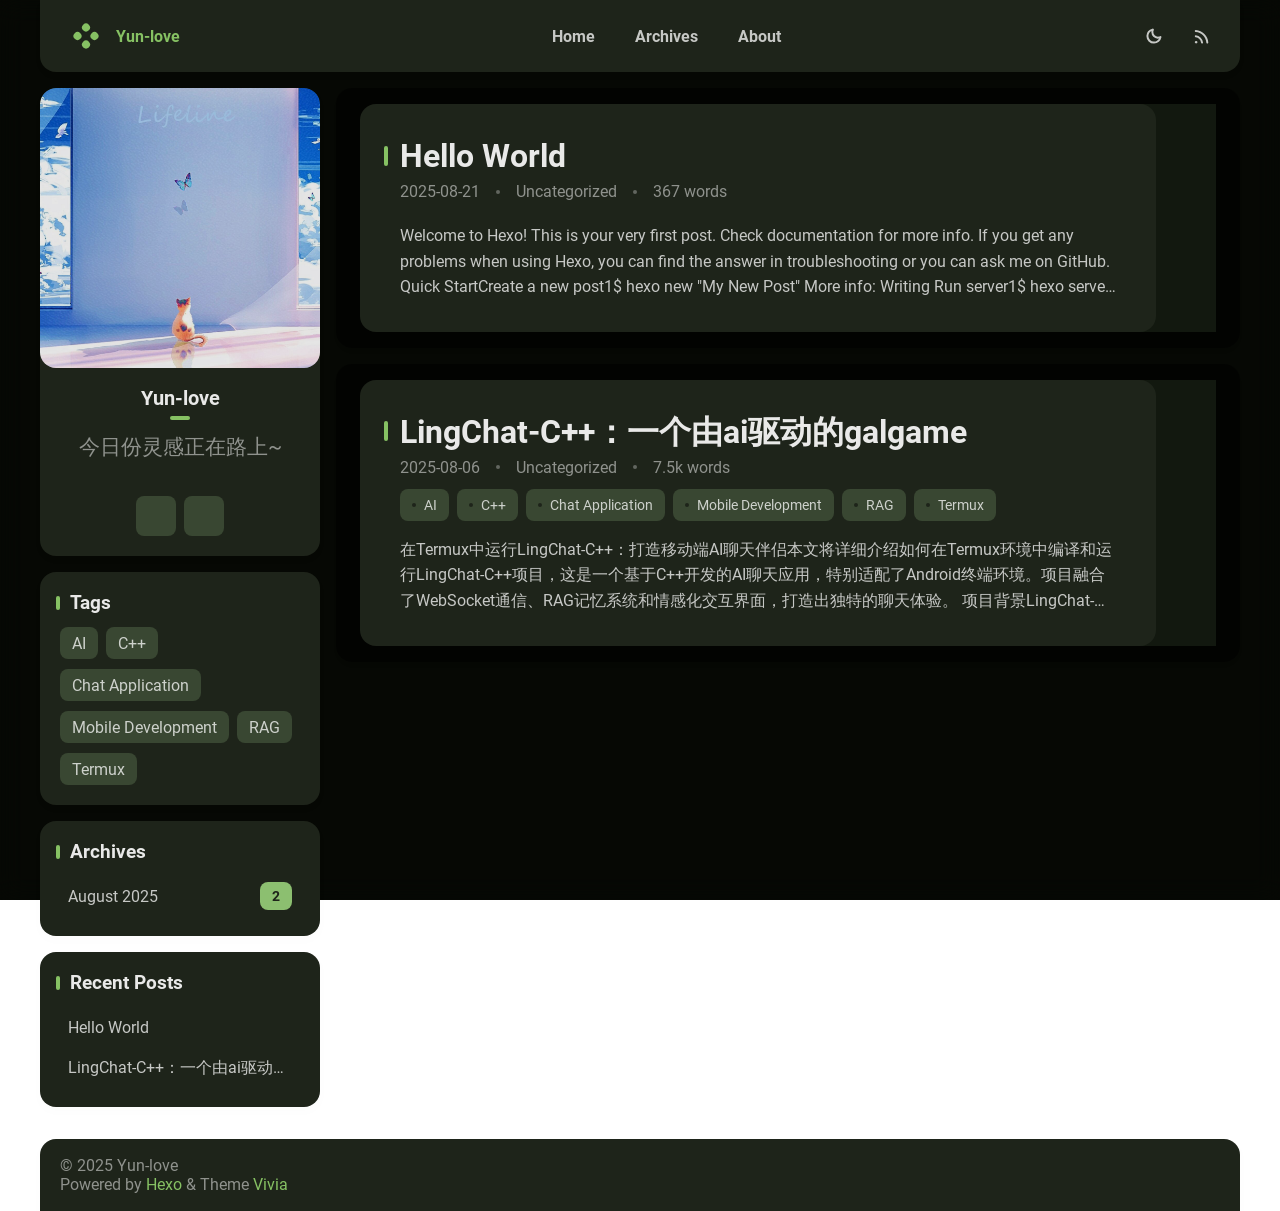
==== index.html @ 72264a68 "Site updated: 2025-08-21 17:48:20" ====
<!DOCTYPE html>  
  
<html theme="dark" showBanner="true" hasBanner="false">   
<head>
  <link href="https://cdn.staticfile.org/font-awesome/6.4.2/css/fontawesome.min.css" rel="stylesheet">  
  <link href="https://cdn.staticfile.org/font-awesome/6.4.2/css/brands.min.css" rel="stylesheet">  
  <link href="https://cdn.staticfile.org/font-awesome/6.4.2/css/solid.min.css" rel="stylesheet">  
  <script src="/js/color.global.min.js"></script>  
  <script src="/js/load-settings.js"></script>  
  <head>
  <meta charset="utf-8">
  
  
  

  
  <title>Yun-love</title>
  <meta name="viewport" content="width=device-width, initial-scale=1, shrink-to-fit=no">

  <link rel="preload" href="/css/fonts/Roboto-Regular.ttf" as="font" type="font/ttf" crossorigin="anonymous">
  <link rel="preload" href="/css/fonts/Roboto-Bold.ttf" as="font" type="font/ttf" crossorigin="anonymous">

  <meta property="og:type" content="website">
<meta property="og:title" content="Yun-love">
<meta property="og:url" content="http://yun-lover.github.io/index.html">
<meta property="og:site_name" content="Yun-love">
<meta property="og:locale">
<meta property="article:author" content="yun-love">
<meta name="twitter:card" content="summary">
  
    <link rel="alternate" href="/atom.xml" title="Yun-love" type="application/atom+xml">
  
  
    <link rel="shortcut icon" href="/me.jpg">
  
  
<link rel="stylesheet" href="/css/style.css">

  <script defer src="https://cloud.umami.is/script.js" data-website-id="a0a6faaf-862c-4cbb-9194-40aeee1ee9b8"></script> 
<meta name="generator" content="Hexo 7.3.0"></head>
  
  
  <!-- 背景 + 毛玻璃覆盖层（支持白昼/夜间） -->  
  <style>  
    html, body { height: 100%; margin: 0; }  
    html {  
        
      background-image: url('https://img.loliapi.com/i/pe/img979.webp');  
      background-size: cover;  
      background-position: center;  
      background-repeat: no-repeat;  
      background-attachment: fixed;  
        
    }  
    #bg-overlay {  
      position: fixed;  
      inset: 0;  
      pointer-events: none;  
      z-index: 0;  
      transition: background 300ms ease, backdrop-filter 300ms ease;  
      -webkit-backdrop-filter: blur(12px);  
      backdrop-filter: blur(12px);  
    }  
    html:not([theme="dark"]) #bg-overlay {  
      background: rgba(255,255,255,0.45);  
    }  
    html[theme="dark"] #bg-overlay {  
      background: rgba(0,0,0,0.45);  
    }  
      
  
    #main-grid {  
      position: relative;  
      z-index: 1;  
    }  
  
    #nav, #sidebar-wrapper, #content-body, #footer-wrapper {  
      position: relative;  
      z-index: 1;  
    }  
  
    /* 文章容器半透明毛玻璃 */  
    .article-inner {  
      background: rgba(255, 255, 255, 0.55);  
      backdrop-filter: blur(16px);  
      -webkit-backdrop-filter: blur(16px);  
      border-radius: 16px;  
      transition: background 0.3s ease;  
      padding: 1rem 1.5rem;  
    }  
    html[theme="dark"] .article-inner {  
      background: rgba(0, 0, 0, 0.55);  
      color: #eee;  
    }  
  
    /* 一言显示区样式 */  
    #hitokoto-container {  
      margin-bottom: 1rem;  
      font-size: 1.3rem;  
      line-height: 1.5;  
      min-height: 3rem;  
    }  
    #hitokoto-from {  
      text-align: right;  
      font-size: 1rem;  
      margin-top: 0.5rem;  
      opacity: 0.7;  
    }  
  
    @supports not ((-webkit-backdrop-filter: blur(1px)) or (backdrop-filter: blur(1px))) {  
      #bg-overlay {  
        backdrop-filter: none;  
        -webkit-backdrop-filter: none;  
        html:not([theme="dark"]) #bg-overlay { background: rgba(255,255,255,0.75); }  
        html[theme="dark"] #bg-overlay { background: rgba(0,0,0,0.65); }  
      }  
    }  
  </style>  
</head>  
<body class="custom-bg">  
  <div id="bg-overlay" aria-hidden="true"></div>  
  
    
  
     
  
  <div id="main-grid" class="  ">  
    <div id="nav" class=" is_home "  >  
      <navbar id="navbar">
  <nav id="title-nav">
    <a href="/">
      <div id="vivia-logo">
        <div class="dot"></div>
        <div class="dot"></div>
        <div class="dot"></div>
        <div class="dot"></div>
      </div>
      <div>Yun-love </div>
    </a>
  </nav>
  <nav id="main-nav">
    
      <a class="main-nav-link" href="/">Home</a>
    
      <a class="main-nav-link" href="/archives">Archives</a>
    
      <a class="main-nav-link" href="/about">About</a>
    
  </nav>
  <nav id="sub-nav">
    <a id="theme-btn" class="nav-icon">
      <span class="light-mode-icon"><svg xmlns="http://www.w3.org/2000/svg" height="20" viewBox="0 -960 960 960" width="20"><path d="M438.5-829.913v-48q0-17.452 11.963-29.476 11.964-12.024 29.326-12.024 17.363 0 29.537 12.024t12.174 29.476v48q0 17.452-11.963 29.476-11.964 12.024-29.326 12.024-17.363 0-29.537-12.024T438.5-829.913Zm0 747.826v-48q0-17.452 11.963-29.476 11.964-12.024 29.326-12.024 17.363 0 29.537 12.024t12.174 29.476v48q0 17.452-11.963 29.476-11.964 12.024-29.326 12.024-17.363 0-29.537-12.024T438.5-82.087ZM877.913-438.5h-48q-17.452 0-29.476-11.963-12.024-11.964-12.024-29.326 0-17.363 12.024-29.537t29.476-12.174h48q17.452 0 29.476 11.963 12.024 11.964 12.024 29.326 0 17.363-12.024 29.537T877.913-438.5Zm-747.826 0h-48q-17.452 0-29.476-11.963-12.024-11.964-12.024-29.326 0-17.363 12.024-29.537T82.087-521.5h48q17.452 0 29.476 11.963 12.024 11.964 12.024 29.326 0 17.363-12.024 29.537T130.087-438.5Zm660.174-290.87-34.239 32q-12.913 12.674-29.565 12.174-16.653-.5-29.327-13.174-12.674-12.673-12.554-28.826.12-16.152 12.794-28.826l33-35q12.913-12.674 30.454-12.674t30.163 12.847q12.709 12.846 12.328 30.826-.38 17.98-13.054 30.653ZM262.63-203.978l-32 34q-12.913 12.674-30.454 12.674t-30.163-12.847q-12.709-12.846-12.328-30.826.38-17.98 13.054-30.653l33.239-31q12.913-12.674 29.565-12.174 16.653.5 29.327 13.174 12.674 12.673 12.554 28.826-.12 16.152-12.794 28.826Zm466.74 33.239-32-33.239q-12.674-12.913-12.174-29.565.5-16.653 13.174-29.327 12.673-12.674 28.826-13.054 16.152-.38 28.826 12.294l35 33q12.674 12.913 12.674 30.454t-12.847 30.163q-12.846 12.709-30.826 12.328-17.98-.38-30.653-13.054ZM203.978-697.37l-34-33q-12.674-12.913-13.174-29.945-.5-17.033 12.174-29.707t31.326-13.293q18.653-.62 31.326 13.054l32 34.239q11.674 12.913 11.174 29.565-.5 16.653-13.174 29.327-12.673 12.674-28.826 12.554-16.152-.12-28.826-12.794ZM480-240q-100 0-170-70t-70-170q0-100 70-170t170-70q100 0 170 70t70 170q0 100-70 170t-170 70Zm-.247-82q65.703 0 111.475-46.272Q637-414.544 637-480.247t-45.525-111.228Q545.95-637 480.247-637t-111.475 45.525Q323-545.95 323-480.247t45.525 111.975Q414.05-322 479.753-322ZM481-481Z"/></svg></span>
      <span class="dark-mode-icon"><svg xmlns="http://www.w3.org/2000/svg" height="20" viewBox="0 -960 960 960" width="20"><path d="M480.239-116.413q-152.63 0-258.228-105.478Q116.413-327.37 116.413-480q0-130.935 77.739-227.435t206.304-125.043q43.022-9.631 63.87 10.869t3.478 62.805q-8.891 22.043-14.315 44.463-5.424 22.42-5.424 46.689 0 91.694 64.326 155.879 64.325 64.186 156.218 64.186 24.369 0 46.978-4.946 22.609-4.945 44.413-14.076 42.826-17.369 62.967 1.142 20.142 18.511 10.511 61.054Q807.174-280 712.63-198.206q-94.543 81.793-232.391 81.793Zm0-95q79.783 0 143.337-40.217 63.554-40.218 95.793-108.283-15.608 4.044-31.097 5.326-15.49 1.283-31.859.805-123.706-4.066-210.777-90.539-87.071-86.473-91.614-212.092-.24-16.369.923-31.978 1.164-15.609 5.446-30.978-67.826 32.478-108.282 96.152Q211.652-559.543 211.652-480q0 111.929 78.329 190.258 78.329 78.329 190.258 78.329ZM466.13-465.891Z"/></svg></span>
    </a>
    
      <a id="nav-rss-link" class="nav-icon mobile-hide" href="/atom.xml" title="RSS Feed">
        <svg xmlns="http://www.w3.org/2000/svg" height="20" viewBox="0 -960 960 960" width="20"><path d="M198-120q-25.846 0-44.23-18.384-18.384-18.385-18.384-44.23 0-25.846 18.384-44.23 18.384-18.385 44.23-18.385 25.846 0 44.23 18.385 18.384 18.384 18.384 44.23 0 25.845-18.384 44.23Q223.846-120 198-120Zm538.385 0q-18.846 0-32.923-13.769-14.076-13.769-15.922-33.23-8.692-100.616-51.077-188.654-42.385-88.039-109.885-155.539-67.5-67.501-155.539-109.885Q283-663.462 182.385-672.154q-19.461-1.846-33.23-16.23-13.769-14.385-13.769-33.846t14.076-32.922q14.077-13.461 32.923-12.23 120.076 8.692 226.038 58.768 105.961 50.077 185.73 129.846 79.769 79.769 129.846 185.731 50.077 105.961 58.769 226.038 1.231 18.846-12.538 32.922Q756.461-120 736.385-120Zm-252 0q-18.231 0-32.423-13.461t-18.653-33.538Q418.155-264.23 348.886-333.5q-69.27-69.27-166.501-84.423-20.077-4.462-33.538-18.961-13.461-14.5-13.461-33.346 0-19.076 13.884-33.23 13.884-14.153 33.115-10.922 136.769 15.384 234.384 112.999 97.615 97.615 112.999 234.384 3.231 19.23-10.538 33.115Q505.461-120 484.385-120Z"/></svg>
      </a>
    
    <div id="nav-menu-btn" class="nav-icon">
      <svg xmlns="http://www.w3.org/2000/svg" height="20" viewBox="0 -960 960 960" width="20"><path d="M177.37-252.282q-17.453 0-29.477-11.964-12.024-11.963-12.024-29.326t12.024-29.537q12.024-12.174 29.477-12.174h605.26q17.453 0 29.477 11.964 12.024 11.963 12.024 29.326t-12.024 29.537q-12.024 12.174-29.477 12.174H177.37Zm0-186.218q-17.453 0-29.477-11.963-12.024-11.964-12.024-29.326 0-17.363 12.024-29.537T177.37-521.5h605.26q17.453 0 29.477 11.963 12.024 11.964 12.024 29.326 0 17.363-12.024 29.537T782.63-438.5H177.37Zm0-186.217q-17.453 0-29.477-11.964-12.024-11.963-12.024-29.326t12.024-29.537q12.024-12.174 29.477-12.174h605.26q17.453 0 29.477 11.964 12.024 11.963 12.024 29.326t-12.024 29.537q-12.024 12.174-29.477 12.174H177.37Z"/></svg>
    </div>
  </nav>
</navbar>
<div id="nav-dropdown" class="hidden">
  <div id="dropdown-link-list">
    
      <a class="nav-dropdown-link" href="/">Home</a>
    
      <a class="nav-dropdown-link" href="/archives">Archives</a>
    
      <a class="nav-dropdown-link" href="/about">About</a>
    
    
      <a class="nav-dropdown-link" href="/atom.xml" title="RSS Feed">RSS</a>
     
    </div>
</div>
<script>
  let dropdownBtn = document.getElementById("nav-menu-btn");
  let dropdownEle = document.getElementById("nav-dropdown");
  dropdownBtn.onclick = function() {
    dropdownEle.classList.toggle("hidden");
  }
</script>  
    </div>  
    <div id="sidebar-wrapper">  
      <sidebar id="sidebar">
  
    <div class="widget-wrap">
  <div class="info-card">
    <div class="avatar">
      
        <image src=/me.jpg></image>
      
      <div class="img-dim"></div>
    </div>
    <div class="info">
      <div class="username">Yun-love </div>
      <div class="dot"></div>
      <div class="subtitle"><div id="hitokoto-container"> <p id="hitokoto-text">正在加载一言...</p> <p id="hitokoto-from"></p> </div> </div>
      <div class="link-list">
        
          <a class="link-btn" target="_blank" rel="noopener" href="https://twitter.com" title="Twitter"><i class="fa-brands fa-twitter"></i></a>
        
          <a class="link-btn" target="_blank" rel="noopener" href="https://github.com/yun-lover" title="GitHub"><i class="fa-brands fa-github"></i></a>
         
      </div>  
    </div>
  </div>
</div>

  
  <div class="sticky">
    
      



    
      
  <div class="widget-wrap">
    <div class="widget">
      <h3 class="widget-title">Tags</h3>
      <ul class="widget-tag-list" itemprop="keywords"><li class="widget-tag-list-item"><a class="widget-tag-list-link" href="/tags/AI/" rel="tag">AI</a></li><li class="widget-tag-list-item"><a class="widget-tag-list-link" href="/tags/C/" rel="tag">C++</a></li><li class="widget-tag-list-item"><a class="widget-tag-list-link" href="/tags/Chat-Application/" rel="tag">Chat Application</a></li><li class="widget-tag-list-item"><a class="widget-tag-list-link" href="/tags/Mobile-Development/" rel="tag">Mobile Development</a></li><li class="widget-tag-list-item"><a class="widget-tag-list-link" href="/tags/RAG/" rel="tag">RAG</a></li><li class="widget-tag-list-item"><a class="widget-tag-list-link" href="/tags/Termux/" rel="tag">Termux</a></li></ul>
    </div>
  </div>


    
      
  <div class="widget-wrap">
    <div class="widget">
      <h3 class="widget-title">Archives</h3>
      
      
        <a class="archive-link" href="/archives/2025/08 ">
          August 2025 
          <div class="archive-count">2 </div>
        </a>
      
    </div>
  </div>


    
      
  <div class="widget-wrap">
    <div class="widget">
      <h3 class="widget-title">Recent Posts</h3>
      <ul>
        
          <a class="recent-link" href="/2025/08/21/hello-world/" title="Hello World" >
            <div class="recent-link-text">
              Hello World
            </div>
          </a>
        
          <a class="recent-link" href="/2025/08/06/first/" title="LingChat-C++：一个由ai驱动的galgame" >
            <div class="recent-link-text">
              LingChat-C++：一个由ai驱动的galgame
            </div>
          </a>
        
      </ul>
    </div>
  </div>

    
  </div>
</sidebar>  
    </div>  
    <div id="content-body">  
      <!-- 一言显示容器，放在文章内容前面，按需放置位置 -->  
      
   


<article id="post-hello-world" class="h-entry article article-type-post" itemprop="blogPost" itemscope itemtype="https://schema.org/BlogPosting">
   
  <div class="article-inner">
    <div class="article-main">
      <header class="article-header">
        
<div class="main-title-bar">
  <div class="main-title-dot"></div>
  
    
      <h1 itemprop="name">
        <a class="p-name article-title" href="/2025/08/21/hello-world/">Hello World</a>
      </h1>
    
  
</div>

        <div class='meta-info-bar'>
          <div class="meta-info">
  <time class="dt-published" datetime="2025-08-21T09:47:07.913Z" itemprop="datePublished">2025-08-21</time>
</div>
          <div class="need-seperator meta-info">
            <div class="meta-cate-flex">
  
    Uncategorized 
   
</div>
  
          </div>
          <div class="wordcount need-seperator meta-info">
            367 words 
          </div>
        </div>
        
      </header>
      <div class="e-content article-entry" itemprop="articleBody">
        
          <div class="truncate-text">
            
              Welcome to Hexo! This is your very first post. Check documentation for more info. If you get any problems when using Hexo, you can find the answer in troubleshooting or you can ask me on GitHub.
Quick StartCreate a new post1$ hexo new &quot;My New Post&quot;

More info: Writing
Run server1$ hexo server

More info: Server
Generate static files1$ hexo generate

More info: Generating
Deploy to remote sites1$ hexo deploy

More info: Deployment

            
          </div>
        
      </div>

         
    </div>
    
     
    <a class="right-panel  non-pic  "
      
      href="/2025/08/21/hello-world/" 
    >
       
      <i class="fa-solid fa-angle-right non-pic"></i>
       
    </a>
     
  </div>
  
</article>






   


<article id="post-first" class="h-entry article article-type-post" itemprop="blogPost" itemscope itemtype="https://schema.org/BlogPosting">
   
  <div class="article-inner">
    <div class="article-main">
      <header class="article-header">
        
<div class="main-title-bar">
  <div class="main-title-dot"></div>
  
    
      <h1 itemprop="name">
        <a class="p-name article-title" href="/2025/08/06/first/">LingChat-C++：一个由ai驱动的galgame</a>
      </h1>
    
  
</div>

        <div class='meta-info-bar'>
          <div class="meta-info">
  <time class="dt-published" datetime="2025-08-06T12:30:41.000Z" itemprop="datePublished">2025-08-06</time>
</div>
          <div class="need-seperator meta-info">
            <div class="meta-cate-flex">
  
    Uncategorized 
   
</div>
  
          </div>
          <div class="wordcount need-seperator meta-info">
            7.5k words 
          </div>
        </div>
        
  <ul class="article-tag-list" itemprop="keywords"><li class="article-tag-list-item"><a class="article-tag-list-link" href="/tags/AI/" rel="tag">AI</a></li><li class="article-tag-list-item"><a class="article-tag-list-link" href="/tags/C/" rel="tag">C++</a></li><li class="article-tag-list-item"><a class="article-tag-list-link" href="/tags/Chat-Application/" rel="tag">Chat Application</a></li><li class="article-tag-list-item"><a class="article-tag-list-link" href="/tags/Mobile-Development/" rel="tag">Mobile Development</a></li><li class="article-tag-list-item"><a class="article-tag-list-link" href="/tags/RAG/" rel="tag">RAG</a></li><li class="article-tag-list-item"><a class="article-tag-list-link" href="/tags/Termux/" rel="tag">Termux</a></li></ul>

      </header>
      <div class="e-content article-entry" itemprop="articleBody">
        
          <div class="truncate-text">
            
              在Termux中运行LingChat-C++：打造移动端AI聊天伴侣本文将详细介绍如何在Termux环境中编译和运行LingChat-C++项目，这是一个基于C++开发的AI聊天应用，特别适配了Android终端环境。项目融合了WebSocket通信、RAG记忆系统和情感化交互界面，打造出独特的聊天体验。

项目背景LingChat-C++是LingChat的二创项目，专为Termux环境优化。它通过以下核心特性提升交互体验：

✅ RAG记忆系统：实现AI的长期记忆功能(现已废弃)
🎭 情感化交互：立绘表情与音效随对话情绪变化
🌙 昼夜模式：自动切换的日&#x2F;夜主题界面
🔌 WebSocket通信：高效的前后端实时交互


环境准备与编译1. 安装工具链与依赖库
1pkg install curl libcurl clang make openssl nlohmann-json git #自行选择包管理器，如apt，apt-get等

2. 克隆并准备仓库
12git clone https://github.com/yun-helpr/LingChat-C--Te...
            
          </div>
        
      </div>

         
    </div>
    
     
    <a class="right-panel  non-pic  "
      
      href="/2025/08/06/first/" 
    >
       
      <i class="fa-solid fa-angle-right non-pic"></i>
       
    </a>
     
  </div>
  
</article>







  
    </div>  
    <div id="footer-wrapper">  
      <footer id="footer">
  
  <div id="footer-info" class="inner">
    
    &copy; 2025 Yun-love<br>
    Powered by <a href="https://hexo.io/" target="_blank">Hexo</a> & Theme <a target="_blank" rel="noopener" href="https://github.com/saicaca/hexo-theme-vivia">Vivia</a>
  </div>
</footer>
  
    </div>  
    <div class="back-to-top-wrapper">
    <button id="back-to-top-btn" class="back-to-top-btn hide" onclick="topFunction()">
        <i class="fa-solid fa-angle-up"></i>
    </button>
</div>

<script>
    function topFunction() {
        window.scroll({ top: 0, behavior: 'smooth' });
    }
    let btn = document.getElementById('back-to-top-btn');
    function scrollFunction() {
        if (document.body.scrollTop > 600 || document.documentElement.scrollTop > 600) {
            btn.classList.remove('hide')
        } else {
            btn.classList.add('hide')
        }
    }
    window.onscroll = function() {
        scrollFunction();
    }
</script>
  
  </div>  
  
  <script src="/js/light-dark-switch.js"></script>  
  <script>  
    (function() {  
      const TEXT = document.getElementById('hitokoto-text');  
      const FROM = document.getElementById('hitokoto-from');  
  
      function showError() {  
        if (TEXT) TEXT.innerText = '今日份灵感正在路上~';  
        if (FROM) FROM.innerText = '';  
      }  
  
      function renderHitokoto(data) {  
        if (TEXT) TEXT.innerText = data.hitokoto || '';  
        if (FROM) FROM.innerText = `—— ${data.from || '未知来源'}`;  
      }  
  
      function initHitokoto() {  
        const now = Date.now();  
        const cacheKey = 'hitokoto_cache';  
        const cache = JSON.parse(localStorage.getItem(cacheKey) || '{}');  
  
        if (cache.data && cache.expire > now) {  
          renderHitokoto(cache.data);  
        }  
  
        setTimeout(() => {  
          fetch('https://v1.hitokoto.cn?c=a&c=b&c=c', {  
            mode: 'cors',  
            headers: { 'Accept': 'application/json' }  
          })  
          .then(response => {  
            if (!response.ok) throw new Error('API error');  
            return response.json();  
          })  
          .then(data => {  
            renderHitokoto(data);  
            localStorage.setItem(cacheKey, JSON.stringify({  
              data: data,  
              expire: Date.now() + 3600 * 1000  
            }));  
          })  
          .catch(() => {  
            showError();  
          });  
        }, Math.random() * 2000);  
      }  
  
      initHitokoto();  
    })();  
  </script>  
</body>  
</html>
---- css/style.css ----
:root {
  --neut-L90: rgba(255,255,255,0.9);
  --neut-L75: rgba(255,255,255,0.75);
  --neut-L50: rgba(255,255,255,0.5);
  --neut-L30: rgba(255,255,255,0.3);
  --neut-L10: rgba(255,255,255,0.1);
  --banner-dim: rgba(0,0,0,0.2);
  --primary-hue: 135;
  --main-title: rgba(255,255,255,0.9);
  --btn-content: var(--neut-L75);
  --btn-content-hover: var(--btn-content);
  --card-btn-bg: var(--card-background);
  --card-btn-icon: var(--primary);
  --btn-text-neutral-text: var(--neut-L75);
  --btn-text-content: var(--primary);
  --btn-text-light-text: var(--primary);
  --title-hover: var(--primary);
  --light-dot: var(--primary);
  --article-meta: rgba(255,255,255,0.5);
  --article-text: rgba(255,255,255,0.75);
  --info-name: rgba(255,255,255,0.9);
  --info-sub: rgba(255,255,255,0.5);
  --link: var(--primary);
  --color-picker-border: var(--primary);
  --color-picker-thumb: var(--primary);
  --pagenav-curr-bg: var(--primary);
  --widget-title: var(--main-title);
  --archive-year: var(--neut-L75);
  --archive-date: var(--neut-L50);
  --archive-title: var(--neut-L75);
  --archive-tags: var(--neut-L30);
  --archive-dashline: var(--neut-L10);
  --primary-btn-bg: var(--primary);
  --img-overlay: rgba(0,0,0,0.1);
  --sidebar-width: 280px;
  --display-light-icon: 0;
  --display-dark-icon: 1;
}
@supports (color: oklch(0 0 0)) {
  :root {
    --primary: oklch(0.75 0.14 var(--primary-hue));
    --nav-dropdown-bg: oklch(0.2 0.02 var(--primary-hue));
    --page-background: oklch(0.16 0.014 var(--primary-hue));
    --card-background: oklch(0.25 0.02 var(--primary-hue));
    --btn-bg: oklch(0.38 0.04 var(--primary-hue));
    --btn-hover: oklch(0.45 0.045 var(--primary-hue));
    --btn-active: oklch(0.5 0.05 var(--primary-hue));
    --card-btn-hover: oklch(0.3 0.03 var(--primary-hue));
    --card-btn-active: oklch(0.35 0.035 var(--primary-hue));
    --btn-text-hover: oklch(0.2 0.02 var(--primary-hue));
    --btn-text-active: oklch(0.17 0.017 var(--primary-hue));
    --timeline-dim-dot: oklch(0.5 0.05 var(--primary-hue));
    --title-active: oklch(0.65 0.12 var(--primary-hue));
    --tag-dot: oklch(0.25 0.02 var(--primary-hue));
    --highlight-selection: oklch(0.35 0.035 var(--primary-hue));
    --article-code-bg: oklch(0.4 0.04 var(--primary-hue));
    --article-block: oklch(0.2 0.02 var(--primary-hue));
    --link-hover-bg: oklch(0.4 0.08 var(--primary-hue));
    --link-active-bg: oklch(0.35 0.07 var(--primary-hue));
    --blockquote-bg: oklch(0.2 0.02 var(--primary-hue));
    --color-picker-range: oklch(0.4 0.04 var(--primary-hue));
    --badge-bg: oklch(0.75 0.12 var(--primary-hue));
    --text-on-light: oklch(0.25 0.02 var(--primary-hue));
    --pagenav-curr-text: oklch(0.25 0.02 var(--primary-hue));
    --input-field: oklch(0.2 0.02 var(--primary-hue));
    --primary-btn-text: oklch(0.25 0.02 var(--primary-hue));
    --enter-btn-bg: oklch(0.2 0.02 var(--primary-hue));
    --enter-btn-hover: oklch(0.3 0.03 var(--primary-hue));
    --enter-btn-active: oklch(0.35 0.035 var(--primary-hue));
    --selection-bg: oklch(0.4 0.08 var(--primary-hue));
    --code-block-selection-bg: oklch(0.4 0.08 var(--primary-hue));
  }
}
@supports not (color: oklch(0 0 0)) {
  :root {
    --primary: #86c163;
    --nav-dropdown-bg: #12180f;
    --page-background: #0b0f09;
    --card-background: #1e241a;
    --btn-bg: #394732;
    --btn-hover: #4b5b42;
    --btn-active: #576a4d;
    --card-btn-hover: #273122;
    --card-btn-active: #333f2c;
    --btn-text-hover: #12180f;
    --btn-text-active: #0c110a;
    --timeline-dim-dot: #576a4d;
    --title-active: #6e9f52;
    --tag-dot: #1e241a;
    --highlight-selection: #333f2c;
    --article-code-bg: #3e4d37;
    --article-block: #12180f;
    --link-hover-bg: #345123;
    --link-active-bg: #2a421b;
    --blockquote-bg: #12180f;
    --color-picker-range: #3e4d37;
    --badge-bg: #8cbf70;
    --text-on-light: #1e241a;
    --pagenav-curr-text: #1e241a;
    --input-field: #12180f;
    --primary-btn-text: #1e241a;
    --enter-btn-bg: #12180f;
    --enter-btn-hover: #273122;
    --enter-btn-active: #333f2c;
    --selection-bg: #345123;
    --code-block-selection-bg: #345123;
  }
}
:root[theme='light'] {
  --card-background: #fff;
  --banner-dim: none;
  --neut-L90: rgba(0,0,0,0.9);
  --neut-L75: rgba(0,0,0,0.75);
  --neut-L50: rgba(0,0,0,0.5);
  --neut-L30: rgba(0,0,0,0.3);
  --neut-L10: rgba(0,0,0,0.1);
  --main-title: rgba(0,0,0,0.9);
  --article-meta: rgba(0,0,0,0.5);
  --article-text: rgba(0,0,0,0.75);
  --btn-text-neutral-text: rgba(0,0,0,0.75);
  --info-name: rgba(0,0,0,0.9);
  --info-sub: rgba(0,0,0,0.5);
  --tag-dot: var(--btn-content);
  --img-overlay: rgba(0,0,0,0);
  --pagenav-curr-text: rgba(255,255,255,0.9);
  --primary-btn-text: rgba(255,255,255,0.9);
  --display-light-icon: 1;
  --display-dark-icon: 0;
}
@supports (color: oklch(0 0 0)) {
  :root[theme='light'] {
    --primary: oklch(0.7 0.14 var(--primary-hue));
    --page-background: oklch(0.95 0.01 var(--primary-hue));
    --nav-dropdown-bg: oklch(0.98 0.005 var(--primary-hue));
    --btn-bg: oklch(0.95 0.025 var(--primary-hue));
    --btn-content: oklch(0.55 0.12 var(--primary-hue));
    --btn-hover: oklch(0.9 0.05 var(--primary-hue));
    --btn-active: oklch(0.85 0.08 var(--primary-hue));
    --btn-text-hover: oklch(0.95 0.025 var(--primary-hue));
    --btn-text-active: oklch(0.98 0.01 var(--primary-hue));
    --btn-text-content: oklch(0.7 0.14 var(--primary-hue));
    --card-btn-hover: oklch(0.98 0.005 var(--primary-hue));
    --card-btn-active: oklch(0.9 0.03 var(--primary-hue));
    --title-active: oklch(0.6 0.12 var(--primary-hue));
    --link-hover-bg: oklch(0.95 0.025 var(--primary-hue));
    --link-active-bg: oklch(0.9 0.05 var(--primary-hue));
    --article-code-bg: oklch(0.95 0.02 var(--primary-hue));
    --blockquote-bg: oklch(0.98 0.005 var(--primary-hue));
    --badge-bg: oklch(0.95 0.02 var(--primary-hue));
    --text-on-light: oklch(0.55 0.12 var(--primary-hue));
    --color-picker-range: oklch(0.95 0.02 var(--primary-hue));
    --input-field: oklch(0.98 0.005 var(--primary-hue));
    --enter-btn-bg: oklch(0.98 0.005 var(--primary-hue));
    --enter-btn-hover: oklch(0.96 0.015 var(--primary-hue));
    --enter-btn-active: oklch(0.9 0.03 var(--primary-hue));
    --selection-bg: oklch(0.9 0.05 var(--primary-hue));
  }
}
@supports not (color: oklch(0 0 0)) {
  :root[theme='light'] {
    --primary: #77b154;
    --page-background: #ecf0e9;
    --nav-dropdown-bg: #f7f9f6;
    --btn-bg: #e7f3e2;
    --btn-content: #518133;
    --btn-hover: #d0e6c5;
    --btn-active: #b8daa5;
    --btn-text-hover: #e7f3e2;
    --btn-text-active: #f6faf3;
    --btn-text-content: #77b154;
    --card-btn-hover: #f7f9f6;
    --card-btn-active: #d6e3cf;
    --title-active: #609043;
    --link-hover-bg: #e7f3e2;
    --link-active-bg: #d0e6c5;
    --article-code-bg: #e9f2e4;
    --blockquote-bg: #f7f9f6;
    --badge-bg: #e9f2e4;
    --text-on-light: #518133;
    --color-picker-range: #e9f2e4;
    --input-field: #f7f9f6;
    --enter-btn-bg: #f7f9f6;
    --enter-btn-hover: #eef4ea;
    --enter-btn-active: #d6e3cf;
    --selection-bg: #d0e6c5;
  }
}
body {
  width: 100%;
}
body:before,
body:after {
  content: "";
  display: table;
}
body:after {
  clear: both;
}
html,
body,
div,
span,
applet,
object,
iframe,
h1,
h2,
h3,
h4,
h5,
h6,
p,
blockquote,
pre,
a,
abbr,
acronym,
address,
big,
cite,
code,
del,
dfn,
em,
img,
ins,
kbd,
q,
s,
samp,
small,
strike,
strong,
sub,
sup,
tt,
var,
dl,
dt,
dd,
ol,
ul,
li,
fieldset,
form,
label,
legend,
table,
caption,
tbody,
tfoot,
thead,
tr,
th,
td {
  margin: 0;
  padding: 0;
  border: 0;
  outline: 0;
  font-weight: inherit;
  font-style: inherit;
  font-family: inherit;
  font-size: 100%;
  vertical-align: baseline;
}
body {
  line-height: 1;
  color: #000;
  background: #fff;
}
ol,
ul {
  list-style: none;
}
table {
  border-collapse: separate;
  border-spacing: 0;
  vertical-align: middle;
}
caption,
th,
td {
  text-align: left;
  font-weight: normal;
  vertical-align: middle;
}
a img {
  border: none;
}
a {
  text-decoration: none;
}
@font-face {
  font-family: Roboto;
  font-style: normal;
  font-weight: 400;
  src: url("fonts/Roboto-Regular.ttf") format("truetype");
}
@font-face {
  font-family: Roboto;
  font-style: normal;
  font-weight: 700;
  src: url("fonts/Roboto-Bold.ttf") format("truetype");
}
body,
#container {
  overflow-x: hidden;
  height: 100%;
}
body {
  font: 16px "Roboto", -apple-system, BlinkMacSystemFont, "Segoe UI", "Oxygen", "Ubuntu", "Cantarell", "Fira Sans", "Droid Sans", "Helvetica Neue", sans-serif;
  -webkit-text-size-adjust: 100%;
  background: var(--page-background);
  background-size: 240px;
  background-blend-mode: overlay;
  -webkit-transition: background 0.15s ease-out, color 0.15s ease-out;
  -moz-transition: background 0.15s ease-out, color 0.15s ease-out;
  -ms-transition: background 0.15s ease-out, color 0.15s ease-out;
  transition: background 0.15s ease-out, color 0.15s ease-out;
}

#main-grid {
  grid-template-columns: min(30%, var(--sidebar-width)) auto;
  grid-template-rows: auto auto auto;
}
#main-grid.right-sidebar {
  grid-template-columns: auto min(30%, var(--sidebar-width));
}
#main-grid {
  display: grid;
  max-width: 1200px;
  min-height: 100vh;
  grid-template-rows: auto 1fr auto;
  margin: auto;
  position: relative;
  grid-gap: 16px;
}
#main-grid #nav {
  grid-column-start: 1;
  grid-column-end: 3;
  -webkit-transition: height 0.15s ease-out;
  -moz-transition: height 0.15s ease-out;
  -ms-transition: height 0.15s ease-out;
  transition: height 0.15s ease-out;
}
#main-grid #sidebar-wrapper {
  grid-row: 2;
  grid-column: 1;
}
#main-grid #content-body {
  grid-column: 2;
  grid-row: 2;
  overflow: auto;
}
#main-grid #footer-wrapper {
  grid-row: 3;
  grid-column-start: 1;
  grid-column-end: 3;
}
#main-grid.right-sidebar #sidebar-wrapper {
  grid-column: 2;
}
#main-grid.right-sidebar #content-body {
  grid-column: 1;
}
@media screen and (max-width: 767px) {
  #main-grid {
    grid-template-columns: auto auto;
  }
  #main-grid #sidebar-wrapper {
    grid-row: 3;
    grid-column-start: 1;
    grid-column-end: 3;
    margin-top: 48px;
  }
  #main-grid #content-body {
    grid-column-start: 1;
    grid-column-end: 3;
  }
  #main-grid #footer-wrapper {
    grid-row: 4;
  }
}
@media screen and (min-width: 768px) and (max-width: 1023px) {
  #main-grid {
    grid-template-columns: auto auto;
  }
  #main-grid #sidebar-wrapper {
    grid-row: 3;
    grid-column-start: 1;
    grid-column-end: 3;
    margin-top: 48px;
  }
  #main-grid #content-body {
    grid-column-start: 1;
    grid-column-end: 3;
  }
  #main-grid #footer-wrapper {
    grid-row: 4;
  }
}
#main {
  position: relative;
}
.clear {
  clear: both;
}
#container {
  position: relative;
}
#nav,
#sidebar-wrapper,
#content-body,
#footer-wrapper,
#back-to-top-btn {
  filter: drop-shadow(0px 4px 4px rgba(0,0,0,0.01));
}
.img-dim {
  width: 100%;
  height: 100%;
  background: var(--img-overlay);
  position: absolute;
  -webkit-transition: background 0.15s ease-out;
  -moz-transition: background 0.15s ease-out;
  -ms-transition: background 0.15s ease-out;
  transition: background 0.15s ease-out;
}
::selection {
  background-color: var(--selection-bg);
}
.article-date,
.article-category-link,
.archive-year {
  text-decoration: none;
  text-transform: uppercase;
  letter-spacing: 2px;
  color: #999;
  margin-bottom: 1em;
  margin-left: 5px;
  line-height: 1em;
  text-shadow: 0 1px #fff;
  font-weight: bold;
}
.archive-article-inner {
  background: #fff;
  -webkit-box-shadow: 1px 2px 3px #ddd;
  box-shadow: 1px 2px 3px #ddd;
  border: 1px solid #ddd;
  border-radius: 3px;
}
navbar,
.article-inner,
#article-nav .article-nav-btn,
.comment-card,
#page-nav #num-bar,
#page-nav .page-nav-btn,
.archive-main-card,
.back-to-top-btn,
.widget,
.info-card {
  background: var(--card-background);
  border-radius: 16px;
  -webkit-transition: background 0.15s ease-out;
  -moz-transition: background 0.15s ease-out;
  -ms-transition: background 0.15s ease-out;
  transition: background 0.15s ease-out;
}
.article-tag-list-link,
.widget-tag-list-link,
.info-card .link-list .link-btn {
  background: var(--btn-bg);
  border-radius: 8px;
  color: var(--btn-content);
  -webkit-transition: background 0.15s ease-out, color 0.15s ease-out;
  -moz-transition: background 0.15s ease-out, color 0.15s ease-out;
  -ms-transition: background 0.15s ease-out, color 0.15s ease-out;
  transition: background 0.15s ease-out, color 0.15s ease-out;
  cursor: pointer;
  border: none;
  display: -webkit-box;
  display: -moz-box;
  display: -webkit-flex;
  display: -ms-flexbox;
  display: box;
  display: flex;
  -webkit-box-pack: center;
  -moz-box-pack: center;
  -ms-flex-pack: center;
  -webkit-justify-content: center;
  justify-content: center;
  -webkit-box-align: center;
  -moz-box-align: center;
  -ms-flex-align: center;
  -webkit-align-items: center;
  align-items: center;
}
.article-tag-list-link:hover,
.widget-tag-list-link:hover,
.info-card .link-list .link-btn:hover {
  color: var(--btn-content-hover);
  background: var(--btn-hover);
}
.article-tag-list-link:active,
.widget-tag-list-link:active,
.info-card .link-list .link-btn:active {
  background: var(--btn-active);
}
#article-nav .article-nav-btn,
.back-to-top-btn {
  display: -webkit-box;
  display: -moz-box;
  display: -webkit-flex;
  display: -ms-flexbox;
  display: box;
  display: flex;
  -webkit-box-pack: center;
  -moz-box-pack: center;
  -ms-flex-pack: center;
  -webkit-justify-content: center;
  justify-content: center;
  -webkit-box-align: center;
  -moz-box-align: center;
  -ms-flex-align: center;
  -webkit-align-items: center;
  align-items: center;
}
#article-nav .article-nav-btn:hover,
.back-to-top-btn:hover {
  background: var(--card-btn-hover);
}
#article-nav .article-nav-btn:active,
.back-to-top-btn:active {
  background: var(--card-btn-active);
}
.article-tag-list-link,
.widget-tag-list-link {
  height: 32px;
  padding: 0 12px;
  font-size: 14px;
}
.article-title,
.comment-card .main-title,
.archive-main-card .archive-title {
  text-decoration: none;
  font-size: 32px;
  font-weight: bold;
  color: var(--main-title);
  line-height: 40px;
  -webkit-transition: color 0.15s ease-out;
  -moz-transition: color 0.15s ease-out;
  -ms-transition: color 0.15s ease-out;
  transition: color 0.15s ease-out;
  position: relative;
}
@media screen and (max-width: 767px) {
  .article-title,
  .comment-card .main-title,
  .archive-main-card .archive-title {
    font-size: 28px;
  }
}
.article-entry a,
#footer a {
  color: var(--link);
  border-radius: 6px;
  -webkit-transition: background 0.15s ease-out, color 0.15s ease-out, outline 0.15s ease-out;
  -moz-transition: background 0.15s ease-out, color 0.15s ease-out, outline 0.15s ease-out;
  -ms-transition: background 0.15s ease-out, color 0.15s ease-out, outline 0.15s ease-out;
  transition: background 0.15s ease-out, color 0.15s ease-out, outline 0.15s ease-out;
  padding: 3px;
  margin: -3px;
}
.article-entry a:hover,
#footer a:hover {
  background: var(--link-hover-bg);
}
.article-entry a:active,
#footer a:active {
  background: var(--link-active-bg);
}
.article-entry h1,
.widget h1 {
  font-size: 2em;
}
.article-entry h2,
.widget h2 {
  font-size: 1.5em;
}
.article-entry h3,
.widget h3 {
  font-size: 1.3em;
}
.article-entry h4,
.widget h4 {
  font-size: 1.2em;
}
.article-entry h5,
.widget h5 {
  font-size: 1em;
}
.article-entry h6,
.widget h6 {
  font-size: 1em;
  color: #999;
}
.article-entry hr,
.widget hr {
  border: 1px dashed #ddd;
}
.article-entry strong,
.widget strong {
  font-weight: bold;
}
.article-entry em,
.widget em,
.article-entry cite,
.widget cite {
  font-style: italic;
}
.article-entry sup,
.widget sup,
.article-entry sub,
.widget sub {
  font-size: 0.75em;
  line-height: 0;
  position: relative;
  vertical-align: baseline;
}
.article-entry sup,
.widget sup {
  top: -0.5em;
}
.article-entry sub,
.widget sub {
  bottom: -0.2em;
}
.article-entry small,
.widget small {
  font-size: 0.85em;
}
.article-entry acronym,
.widget acronym,
.article-entry abbr,
.widget abbr {
  border-bottom: 1px dotted;
}
.article-entry ul,
.widget ul,
.article-entry ol,
.widget ol,
.article-entry dl,
.widget dl {
  margin: 0 20px;
  line-height: 1.6em;
}
.article-entry ul ul,
.widget ul ul,
.article-entry ol ul,
.widget ol ul,
.article-entry ul ol,
.widget ul ol,
.article-entry ol ol,
.widget ol ol {
  margin-top: 0;
  margin-bottom: 0;
}
.article-entry ul,
.widget ul {
  list-style: disc;
}
.article-entry ol,
.widget ol {
  list-style: decimal;
}
.article-entry dt,
.widget dt {
  font-weight: bold;
}
:root #nav {
  height: 72px;
}
@media screen and (max-width: 767px) {
  :root #nav {
    height: auto;
    min-height: 72px;
  }
}
@media screen and (min-width: 768px) and (max-width: 1023px) {
  :root #nav {
    height: auto;
    min-height: 72px;
  }
}
:root #banner {
  opacity: 0;
}
:root[showBanner="true"][hasBanner="true"] #nav {
  height: calc(40vh - 72px);
  filter: drop-shadow(0px 4px 4px rgba(0,0,0,0.04));
}
:root[showBanner="true"][hasBanner="true"] #nav.is_home {
  height: calc(60vh - 72px);
}
:root[showBanner="true"][hasBanner="true"] #banner {
  opacity: 1;
  top: 0;
}
@media screen and (min-width: 1024px) {
  :root[showBanner="true"][hasBanner="desktop"] #nav {
    height: calc(40vh - 72px);
    filter: drop-shadow(0px 4px 4px rgba(0,0,0,0.04));
  }
  :root[showBanner="true"][hasBanner="desktop"] #nav.is_home {
    height: calc(60vh - 72px);
  }
  :root[showBanner="true"][hasBanner="desktop"] #banner {
    opacity: 1;
    top: 0;
  }
}
#banner {
  height: 40vh;
  width: 100%;
  position: absolute;
  overflow: hidden;
  -webkit-transition: opacity 0.15s ease-out, top 0.15s ease-out;
  -moz-transition: opacity 0.15s ease-out, top 0.15s ease-out;
  -ms-transition: opacity 0.15s ease-out, top 0.15s ease-out;
  transition: opacity 0.15s ease-out, top 0.15s ease-out;
  top: -40px;
}
#banner.hide {
  opacity: 0;
}
#banner.is_home {
  height: 60vh;
}
#banner img {
  height: 100%;
  width: 100%;
  object-fit: cover;
  object-position: center;
}
#banner #banner-dim {
  height: 100%;
  width: 100%;
  position: absolute;
  top: 0;
  background: var(--banner-dim);
  -webkit-transition: background 0.15s ease-out;
  -moz-transition: background 0.15s ease-out;
  -ms-transition: background 0.15s ease-out;
  transition: background 0.15s ease-out;
}
navbar {
  height: 72px;
  display: -webkit-box;
  display: -moz-box;
  display: -webkit-flex;
  display: -ms-flexbox;
  display: box;
  display: flex;
  -webkit-box-pack: justify;
  -moz-box-pack: justify;
  -ms-flex-pack: justify;
  -webkit-justify-content: space-between;
  justify-content: space-between;
  -webkit-box-align: center;
  -moz-box-align: center;
  -ms-flex-align: center;
  -webkit-align-items: center;
  align-items: center;
  position: sticky;
  margin: 0 auto;
  border-radius: 0 0 16px 16px;
  top: 0;
}
#title-nav {
  margin-left: 16px;
}
#title-nav a {
  color: var(--btn-text-content);
  height: 52px;
  border-radius: 8px;
  -webkit-box-align: center;
  -moz-box-align: center;
  -ms-flex-align: center;
  -webkit-align-items: center;
  align-items: center;
  padding: 0 20px;
  display: -webkit-box;
  display: -moz-box;
  display: -webkit-flex;
  display: -ms-flexbox;
  display: box;
  display: flex;
  font-size: 16px;
  font-weight: bold;
  -webkit-transition: background 0.15s ease-out;
  -moz-transition: background 0.15s ease-out;
  -ms-transition: background 0.15s ease-out;
  transition: background 0.15s ease-out;
}
#title-nav a:hover {
  background: var(--btn-text-hover);
}
#title-nav a:active {
  background: var(--btn-text-active);
}
#title-nav a #vivia-logo {
  display: -webkit-box;
  display: -moz-box;
  display: -webkit-flex;
  display: -ms-flexbox;
  display: box;
  display: flex;
  -webkit-box-lines: multiple;
  -moz-box-lines: multiple;
  -webkit-flex-wrap: wrap;
  -ms-flex-wrap: wrap;
  flex-wrap: wrap;
  gap: 4px;
  width: 20px;
  height: 20px;
  -webkit-transform: rotate(45deg);
  -moz-transform: rotate(45deg);
  -ms-transform: rotate(45deg);
  transform: rotate(45deg);
  margin-right: 20px;
}
#title-nav a #vivia-logo .dot {
  height: 8px;
  width: 8px;
  border-radius: 50%;
  background: var(--btn-text-content);
}
#main-nav {
  float: left;
  display: -webkit-box;
  display: -moz-box;
  display: -webkit-flex;
  display: -ms-flexbox;
  display: box;
  display: flex;
  gap: 8px;
}
@media screen and (max-width: 767px) {
  #main-nav {
    display: none;
  }
}
@media screen and (min-width: 768px) and (max-width: 1023px) {
  #main-nav {
    display: none;
  }
}
.nav-icon,
.main-nav-link {
  float: left;
  color: var(--btn-text-neutral-text);
  fill: var(--btn-text-neutral-text);
  text-decoration: none;
  display: block;
  border-radius: 8px;
  -webkit-transition: background 0.15s ease-out, color 0.15s ease-out;
  -moz-transition: background 0.15s ease-out, color 0.15s ease-out;
  -ms-transition: background 0.15s ease-out, color 0.15s ease-out;
  transition: background 0.15s ease-out, color 0.15s ease-out;
}
.nav-icon:hover,
.main-nav-link:hover {
  background: var(--btn-text-hover);
  color: var(--btn-text-light-text);
  fill: var(--btn-text-light-text);
}
.nav-icon:active,
.main-nav-link:active {
  background: var(--btn-text-active);
}
.nav-icon {
  font-family: FontAwesome;
  text-align: center;
  font-size: 16px;
  width: 44px;
  height: 44px;
  display: -webkit-box;
  display: -moz-box;
  display: -webkit-flex;
  display: -ms-flexbox;
  display: box;
  display: flex;
  position: relative;
  cursor: pointer;
  -webkit-box-pack: center;
  -moz-box-pack: center;
  -ms-flex-pack: center;
  -webkit-justify-content: center;
  justify-content: center;
  -webkit-box-align: center;
  -moz-box-align: center;
  -ms-flex-align: center;
  -webkit-align-items: center;
  align-items: center;
}
@media screen and (max-width: 767px) {
  .nav-icon.mobile-hide {
    display: none;
  }
}
@media screen and (min-width: 768px) and (max-width: 1023px) {
  .nav-icon.mobile-hide {
    display: none;
  }
}
.nav-icon .rss {
  font-weight: 300;
}
.nav-icon .light-mode-icon {
  position: absolute;
  height: 20px;
  opacity: var(--display-light-icon);
  -webkit-transition: opacity 0.15s ease-out;
  -moz-transition: opacity 0.15s ease-out;
  -ms-transition: opacity 0.15s ease-out;
  transition: opacity 0.15s ease-out;
}
.nav-icon .dark-mode-icon {
  position: absolute;
  height: 20px;
  opacity: var(--display-dark-icon);
  -webkit-transition: opacity 0.15s ease-out;
  -moz-transition: opacity 0.15s ease-out;
  -ms-transition: opacity 0.15s ease-out;
  transition: opacity 0.15s ease-out;
}
@media screen and (min-width: 1024px) {
  #nav-menu-btn {
    display: none;
  }
}
#nav-dropdown {
  margin-top: -16px;
  background: var(--nav-dropdown-bg);
  -webkit-transition: background 0.15s ease-out, height 0.15s ease-out;
  -moz-transition: background 0.15s ease-out, height 0.15s ease-out;
  -ms-transition: background 0.15s ease-out, height 0.15s ease-out;
  transition: background 0.15s ease-out, height 0.15s ease-out;
  border-radius: 0 0 16px 16px;
  overflow: hidden;
  height: fit-content;
}
@media screen and (min-width: 1024px) {
  #nav-dropdown {
    display: none;
  }
}
#nav-dropdown.hidden {
  height: 0;
}
#nav-dropdown #dropdown-link-list {
  padding-top: 24px;
  padding-bottom: 8px;
}
#nav-dropdown #dropdown-link-list .nav-dropdown-link {
  display: -webkit-box;
  display: -moz-box;
  display: -webkit-flex;
  display: -ms-flexbox;
  display: box;
  display: flex;
  -webkit-box-align: center;
  -moz-box-align: center;
  -ms-flex-align: center;
  -webkit-align-items: center;
  align-items: center;
  padding-left: 32px;
  height: 40px;
  width: 100%;
  display: -webkit-box;
  display: -moz-box;
  display: -webkit-flex;
  display: -ms-flexbox;
  display: box;
  display: flex;
  color: var(--neut-L75);
  font-weight: bold;
  -webkit-transition: color 0.15s ease-out;
  -moz-transition: color 0.15s ease-out;
  -ms-transition: color 0.15s ease-out;
  transition: color 0.15s ease-out;
}
#nav-dropdown #dropdown-link-list .nav-dropdown-link:hover,
#nav-dropdown #dropdown-link-list .nav-dropdown-link:active {
  color: var(--primary);
}
.main-nav-link {
  font-weight: bold;
  height: 44px;
  padding: 0px 16px;
  display: -webkit-box;
  display: -moz-box;
  display: -webkit-flex;
  display: -ms-flexbox;
  display: box;
  display: flex;
  -webkit-box-align: center;
  -moz-box-align: center;
  -ms-flex-align: center;
  -webkit-align-items: center;
  align-items: center;
}
#main-nav-toggle {
  display: none;
}
#main-nav-toggle:before {
  content: "\f0c9";
}
@media screen and (max-width: 767px) {
  #main-nav-toggle {
    display: block;
  }
}
#sub-nav {
  margin-right: 16px;
  display: -webkit-box;
  display: -moz-box;
  display: -webkit-flex;
  display: -ms-flexbox;
  display: box;
  display: flex;
  gap: 4px;
}
.article {
  margin-bottom: 16px;
}
.article-inner {
  overflow: hidden;
  margin-bottom: 16px;
  display: -webkit-box;
  display: -moz-box;
  display: -webkit-flex;
  display: -ms-flexbox;
  display: box;
  display: flex;
}
.article-main {
  border-radius: 16px;
  z-index: 50;
  position: relative;
  background: var(--card-background);
  -webkit-transition: background 0.15s ease-out;
  -moz-transition: background 0.15s ease-out;
  -ms-transition: background 0.15s ease-out;
  transition: background 0.15s ease-out;
  width: 100%;
  margin-right: -16px;
  padding-bottom: 16px;
}
.article-meta:before,
.article-meta:after {
  content: "";
  display: table;
}
.article-meta:after {
  clear: both;
}
.article-date {
  float: left;
}
.meta-info-bar {
  color: var(--article-meta);
  font-size: 16px;
  font-weight: medium;
  text-decoration: none;
  display: -webkit-box;
  display: -moz-box;
  display: -webkit-flex;
  display: -ms-flexbox;
  display: box;
  display: flex;
  -webkit-box-align: center;
  -moz-box-align: center;
  -ms-flex-align: center;
  -webkit-align-items: center;
  align-items: center;
}
.meta-info-bar * {
  white-space: nowrap;
}
.meta-info-bar .meta-info {
  -webkit-transition: color 0.15s ease-out, outline 0.15s ease-out, background 0.15s ease-out;
  -moz-transition: color 0.15s ease-out, outline 0.15s ease-out, background 0.15s ease-out;
  -ms-transition: color 0.15s ease-out, outline 0.15s ease-out, background 0.15s ease-out;
  transition: color 0.15s ease-out, outline 0.15s ease-out, background 0.15s ease-out;
}
.meta-info-bar a {
  color: var(--article-meta);
  border-radius: 6px;
  margin: -4px;
  padding: 4px;
}
.meta-info-bar a:hover {
  outline-color: var(--btn-bg);
  background: var(--btn-bg);
  color: var(--link);
}
.meta-info-bar .meta-cate-flex {
  display: -webkit-box;
  display: -moz-box;
  display: -webkit-flex;
  display: -ms-flexbox;
  display: box;
  display: flex;
  gap: 6px;
}
.meta-info-bar .meta-cate-flex * {
  -webkit-transition: background 0.15s ease-out, color 0.15s ease-out;
  -moz-transition: background 0.15s ease-out, color 0.15s ease-out;
  -ms-transition: background 0.15s ease-out, color 0.15s ease-out;
  transition: background 0.15s ease-out, color 0.15s ease-out;
}
.meta-info-bar .need-seperator {
  display: -webkit-box;
  display: -moz-box;
  display: -webkit-flex;
  display: -ms-flexbox;
  display: box;
  display: flex;
  -webkit-box-align: center;
  -moz-box-align: center;
  -ms-flex-align: center;
  -webkit-align-items: center;
  align-items: center;
}
.meta-info-bar .need-seperator:before {
  content: "";
  position: relative;
  -webkit-transition: background 0.15s ease-out;
  -moz-transition: background 0.15s ease-out;
  -ms-transition: background 0.15s ease-out;
  transition: background 0.15s ease-out;
  background: var(--neut-L30);
  height: 4px;
  width: 4px;
  border-radius: 50%;
  margin: 0 16px;
}
@media screen and (max-width: 767px) {
  .meta-info-bar .need-seperator:before {
    margin: 0 12px;
  }
}
.article-category-link {
  margin: 0 12px 1em;
}
.article-header {
  padding: 32px 40px 0;
}
@media screen and (max-width: 767px) {
  .article-header {
    padding: 32px 28px 0;
  }
}
.article-header h1 {
  margin-bottom: 0;
}
.article-header .meta-info-bar {
  margin-bottom: 6px;
}
.right-panel {
  display: -webkit-box;
  display: -moz-box;
  display: -webkit-flex;
  display: -ms-flexbox;
  display: box;
  display: flex;
  -webkit-box-pack: end;
  -moz-box-pack: end;
  -ms-flex-pack: end;
  -webkit-justify-content: flex-end;
  justify-content: flex-end;
  -webkit-box-align: center;
  -moz-box-align: center;
  -ms-flex-align: center;
  -webkit-align-items: center;
  align-items: center;
  background-size: cover;
  background-position: center center;
  background-repeat: no-repeat;
  -webkit-transition: all 0.15s ease-out;
  -moz-transition: all 0.15s ease-out;
  -ms-transition: all 0.15s ease-out;
  transition: all 0.15s ease-out;
}
@media screen and (max-width: 767px) {
  .right-panel {
    display: none;
  }
}
.right-panel.non-pic {
  min-width: 76px;
  background: var(--enter-btn-bg);
}
.right-panel.non-pic i {
  color: var(--primary);
  font-size: 24px;
  margin-right: 24px;
}
.right-panel.non-pic:hover {
  background: var(--enter-btn-hover);
}
.right-panel.non-pic:active {
  background: var(--enter-btn-active);
}
.right-panel.with-pic {
  -webkit-transition: 0.3s all ease-out;
  -moz-transition: 0.3s all ease-out;
  -ms-transition: 0.3s all ease-out;
  transition: 0.3s all ease-out;
  min-width: 35%;
}
.right-panel.with-pic .overlay {
  height: 100%;
  width: 100%;
  background: var(--img-overlay);
  -webkit-transition: background 0.15s ease-out;
  -moz-transition: background 0.15s ease-out;
  -ms-transition: background 0.15s ease-out;
  transition: background 0.15s ease-out;
  display: -webkit-box;
  display: -moz-box;
  display: -webkit-flex;
  display: -ms-flexbox;
  display: box;
  display: flex;
  -webkit-box-align: center;
  -moz-box-align: center;
  -ms-flex-align: center;
  -webkit-align-items: center;
  align-items: center;
  -webkit-box-pack: center;
  -moz-box-pack: center;
  -ms-flex-pack: center;
  -webkit-justify-content: center;
  justify-content: center;
}
.right-panel.with-pic .overlay i {
  opacity: 0;
  -webkit-transition: opacity 0.15s ease-out;
  -moz-transition: opacity 0.15s ease-out;
  -ms-transition: opacity 0.15s ease-out;
  transition: opacity 0.15s ease-out;
  margin-right: 0;
  color: #fff;
  font-size: 40px;
}
.right-panel.with-pic .non-pic {
  display: none;
}
.right-panel.with-pic .overlay:hover {
  background: rgba(0,0,0,0.5);
}
.right-panel.with-pic .overlay:hover i {
  display: block;
  opacity: 1;
}
.right-panel.with-pic .overlay:active {
  background: rgba(0,0,0,0.6);
}
.truncate-text {
  overflow: hidden;
  text-overflow: ellipsis;
  display: -webkit-box;
  -webkit-line-clamp: 3;
  line-clamp: 3;
  -webkit-box-orient: vertical;
  margin: 16px 0;
  line-height: 1.6em;
  word-break: break-word;
}
a.article-title:hover {
  color: var(--title-hover);
}
a.article-title:active {
  color: var(--title-active);
}
.article-title h1 {
  width: 100%;
}
.article-title h1 a {
  width: 100%;
}
.article-entry {
  color: var(--article-text);
  padding: 0 40px;
  -webkit-transition: color 0.15s ease-out;
  -moz-transition: color 0.15s ease-out;
  -ms-transition: color 0.15s ease-out;
  transition: color 0.15s ease-out;
}
.article-entry:before,
.article-entry:after {
  content: "";
  display: table;
}
.article-entry:after {
  clear: both;
}
@media screen and (max-width: 767px) {
  .article-entry {
    padding: 0 28px;
  }
}
.article-entry p,
.article-entry table {
  line-height: 1.6em;
  margin: 1.2em 0;
}
.article-entry h1,
.article-entry h2,
.article-entry h3,
.article-entry h4,
.article-entry h5,
.article-entry h6 {
  font-weight: bold;
}
.article-entry h1,
.article-entry h2,
.article-entry h3,
.article-entry h4,
.article-entry h5,
.article-entry h6 {
  line-height: 1.1em;
  margin: 1.1em 0;
}
.article-entry ul,
.article-entry ol,
.article-entry dl {
  margin-top: 1.6em;
  margin-bottom: 1.6em;
}
.article-entry img,
.article-entry video {
  max-width: 100%;
  border-radius: 8px;
  height: auto;
  display: block;
  margin: auto;
}
.article-entry iframe {
  border-radius: 8px;
  border: none;
}
.article-entry table {
  width: 100%;
  border-collapse: collapse;
  border-spacing: 0;
}
.article-entry th {
  font-weight: bold;
  border-bottom: 3px solid #ddd;
  padding-bottom: 0.5em;
}
.article-entry td {
  border-bottom: 1px solid #ddd;
  padding: 10px 0;
}
.article-entry blockquote {
  background: var(--blockquote-bg);
  padding: 0 24px;
  border-radius: 8px;
  display: -webkit-box;
  display: -moz-box;
  display: -webkit-flex;
  display: -ms-flexbox;
  display: box;
  display: flex;
  -webkit-box-orient: vertical;
  -moz-box-orient: vertical;
  -webkit-flex-direction: column;
  -ms-flex-direction: column;
  flex-direction: column;
  -webkit-box-lines: single;
  -moz-box-lines: single;
  -webkit-flex-wrap: nowrap;
  -ms-flex-wrap: nowrap;
  flex-wrap: nowrap;
  margin: 1.2em 0;
  -webkit-transition: background 0.15s ease-out;
  -moz-transition: background 0.15s ease-out;
  -ms-transition: background 0.15s ease-out;
  transition: background 0.15s ease-out;
}
.article-entry footer {
  font-size: 16px;
  margin: 1.6em 0;
  font-family: "Roboto", -apple-system, BlinkMacSystemFont, "Segoe UI", "Oxygen", "Ubuntu", "Cantarell", "Fira Sans", "Droid Sans", "Helvetica Neue", sans-serif;
  text-align: right;
}
.article-entry footer cite:before {
  content: "—";
  padding: 0 0.5em;
}
.article-entry .pullquote {
  text-align: left;
  width: 45%;
  margin: 0;
}
.article-entry .pullquote.left {
  margin-right: 1em;
  float: left;
}
.article-entry .pullquote.right {
  margin-left: 1em;
  float: right;
}
.article-entry .caption {
  color: #999;
  display: block;
  font-size: 0.9em;
  margin-top: 0.5em;
  position: relative;
  text-align: center;
}
.article-entry .video-container {
  position: relative;
  padding-top: 56.25%;
  height: 0;
  overflow: hidden;
  margin: 1.6em 0;
}
.article-entry .video-container iframe,
.article-entry .video-container object,
.article-entry .video-container embed {
  position: absolute;
  top: 0;
  left: 0;
  width: 100%;
  height: 100%;
  margin-top: 0;
}
.article-more-link {
  display: -webkit-box;
  display: -moz-box;
  display: -webkit-flex;
  display: -ms-flexbox;
  display: box;
  display: flex;
  -webkit-box-align: center;
  -moz-box-align: center;
  -ms-flex-align: center;
  -webkit-align-items: center;
  align-items: center;
  -webkit-box-pack: end;
  -moz-box-pack: end;
  -ms-flex-pack: end;
  -webkit-justify-content: flex-end;
  justify-content: flex-end;
  gap: 8px;
  float: right;
  line-height: 40px;
  color: var(--btn-text-content);
  text-decoration: none;
  font-size: 16px;
  font-weight: medium;
  padding-left: 24px;
  padding-right: 40px;
  border-radius: 8px 0 0 8px;
  -webkit-transition: background 0.15s ease-out, padding-right 0.15s ease-out;
  -moz-transition: background 0.15s ease-out, padding-right 0.15s ease-out;
  -ms-transition: background 0.15s ease-out, padding-right 0.15s ease-out;
  transition: background 0.15s ease-out, padding-right 0.15s ease-out;
}
.article-more-link:hover {
  padding-right: 36px;
  background: var(--btn-text-hover);
  text-decoration: none;
}
.article-footer {
  font-size: 0.85em;
  line-height: 1.6em;
  margin: 0 0 0 24px;
}
.article-footer:before,
.article-footer:after {
  content: "";
  display: table;
}
.article-footer:after {
  clear: both;
}
.widget-tag-list,
.article-tag-list {
  margin-top: 12px;
  display: -webkit-box;
  display: -moz-box;
  display: -webkit-flex;
  display: -ms-flexbox;
  display: box;
  display: flex;
  -webkit-box-lines: multiple;
  -moz-box-lines: multiple;
  -webkit-flex-wrap: wrap;
  -ms-flex-wrap: wrap;
  flex-wrap: wrap;
  row-gap: 10px;
  -webkit-column-gap: 8px;
  -moz-column-gap: 8px;
  column-gap: 8px;
}
.article-tag-list-link,
.widget-tag-list-link {
  color: var(--btn-content);
  font-size: 14px;
  font-weight: medium;
  display: -webkit-box;
  display: -moz-box;
  display: -webkit-flex;
  display: -ms-flexbox;
  display: box;
  display: flex;
  -webkit-box-align: center;
  -moz-box-align: center;
  -ms-flex-align: center;
  -webkit-align-items: center;
  align-items: center;
}
.article-tag-list-link:hover,
.widget-tag-list-link:hover {
  color: var(--btn-content-hover);
}
.article-tag-list-link:before {
  content: "";
  display: block;
  height: 4px;
  width: 4px;
  border-radius: 50%;
  background: var(--tag-dot);
  margin-right: 8px;
  -webkit-transition: background 0.15s ease-out;
  -moz-transition: background 0.15s ease-out;
  -ms-transition: background 0.15s ease-out;
  transition: background 0.15s ease-out;
}
@media screen and (max-width: 767px) {
  .article-tag-list-link:before {
    display: none;
  }
}
.article-comment-link {
  float: right;
}
.article-comment-link:before {
  content: "\f075";
  font-family: FontAwesome;
  padding-right: 8px;
}
.article-share-link {
  color: var(--btn-text-content);
  cursor: pointer;
  float: left;
  font-size: 16px;
  font-weight: medium;
  display: -webkit-box;
  display: -moz-box;
  display: -webkit-flex;
  display: -ms-flexbox;
  display: box;
  display: flex;
  -webkit-box-align: center;
  -moz-box-align: center;
  -ms-flex-align: center;
  -webkit-align-items: center;
  align-items: center;
  gap: 8px;
  padding: 0 16px;
  height: 40px;
  -webkit-transition: background 0.15s ease-out;
  -moz-transition: background 0.15s ease-out;
  -ms-transition: background 0.15s ease-out;
  transition: background 0.15s ease-out;
  border-radius: 8px;
}
.article-share-link:hover {
  background: var(--btn-text-hover);
  text-decoration: none;
}
#article-nav {
  position: relative;
  display: -webkit-box;
  display: -moz-box;
  display: -webkit-flex;
  display: -ms-flexbox;
  display: box;
  display: flex;
  gap: 16px;
}
#article-nav .article-nav-btn {
  width: 100%;
  height: 60px;
  display: -webkit-box;
  display: -moz-box;
  display: -webkit-flex;
  display: -ms-flexbox;
  display: box;
  display: flex;
  padding: 0 24px;
  gap: 20px;
  color: var(--neut-L75);
  font-weight: bold;
  font-size: 16px;
  overflow: hidden;
  -webkit-transition: background 0.15s ease-out, color 0.15s ease-out;
  -moz-transition: background 0.15s ease-out, color 0.15s ease-out;
  -ms-transition: background 0.15s ease-out, color 0.15s ease-out;
  transition: background 0.15s ease-out, color 0.15s ease-out;
}
#article-nav .article-nav-btn i {
  color: var(--primary);
  font-size: 20px;
}
#article-nav .article-nav-btn.left {
  -webkit-box-pack: start;
  -moz-box-pack: start;
  -ms-flex-pack: start;
  -webkit-justify-content: flex-start;
  justify-content: flex-start;
}
#article-nav .article-nav-btn.right {
  -webkit-box-pack: end;
  -moz-box-pack: end;
  -ms-flex-pack: end;
  -webkit-justify-content: flex-end;
  justify-content: flex-end;
}
#article-nav .article-nav-btn.disabled {
  opacity: 0;
}
#article-nav .article-nav-btn .title-text {
  white-space: nowrap;
  overflow: hidden;
  text-overflow: ellipsis;
}
.article-nav-link-wrap {
  text-decoration: none;
  -webkit-box-sizing: border-box;
  -moz-box-sizing: border-box;
  box-sizing: border-box;
  margin-top: 16px;
  text-align: center;
  display: block;
  padding: 12px;
  border-radius: 8px;
}
.article-nav-link-wrap:hover {
  color: var(--link);
  background: var(--card-background);
}
@media screen and (min-width: 1024px) {
  .article-nav-link-wrap {
    margin-top: 0;
  }
}
@media screen and (min-width: 1024px) {
  #article-nav-newer {
    float: left;
    text-align: left;
    padding-right: 20px;
  }
}
@media screen and (min-width: 1024px) {
  #article-nav-older {
    float: right;
    text-align: right;
    padding-left: 20px;
  }
}
.article-nav-caption {
  text-transform: uppercase;
  letter-spacing: 2px;
  color: #ddd;
  line-height: 1em;
  font-weight: bold;
}
#article-nav-newer .article-nav-caption {
  margin-right: -2px;
}
.article-nav-title {
  font-size: 0.85em;
  line-height: 1.6em;
  margin-top: 0.5em;
}
.article-gallery {
  position: relative;
  border-radius: 16px 16px 0 0;
  overflow: hidden;
  margin-bottom: -16px;
}
.article-gallery-photos {
  position: relative;
  overflow: hidden;
}
.article-gallery-img {
  display: none;
  max-width: 100%;
}
.article-gallery-img:first-child {
  display: block;
}
.article-gallery-img.loaded {
  position: absolute;
  display: block;
}
.article-gallery-img img {
  display: block;
  width: 100%;
  object-fit: cover;
  margin: 0 auto;
  max-height: 40vh;
}
.comment-card {
  padding: 32px 40px 0 40px;
}
.comment-card * {
  -webkit-transition: none;
  -moz-transition: none;
  -ms-transition: none;
  transition: none;
}
.comment-card .title-bar {
  margin-bottom: 24px;
}
.comment-card #vcomments {
  margin-top: 16px;
}
.comment-card .vimg {
  border-radius: 8px !important;
  border: none !important;
}
.comment-card .vat {
  color: var(--primary) !important;
}
.comment-card .vwrap {
  padding: 0 !important;
  border: none !important;
}
.comment-card .item3 {
  display: -webkit-box !important;
  display: -moz-box !important;
  display: -webkit-flex !important;
  display: -ms-flexbox !important;
  display: box !important;
  display: flex !important;
  gap: 12px !important;
  margin-bottom: 12px !important;
}
.comment-card .item3 input {
  background: var(--input-field) !important;
  border-radius: 8px !important;
  padding-left: 16px !important;
  border-bottom: none !important;
}
.comment-card .vedit {
  background: var(--input-field) !important;
  border-radius: 8px !important;
  padding: 16px !important;
  margin-bottom: 12px !important;
  -webkit-transition: background 0.15s ease-out;
  -moz-transition: background 0.15s ease-out;
  -ms-transition: background 0.15s ease-out;
  transition: background 0.15s ease-out;
}
.comment-card .vinput {
  font-size: 14px !important;
  color: var(--neut-L75) !important;
  -webkit-transition: background 0.15s ease-out;
  -moz-transition: background 0.15s ease-out;
  -ms-transition: background 0.15s ease-out;
  transition: background 0.15s ease-out;
}
.comment-card ::placeholder {
  color: var(--neut-L30);
}
.comment-card svg path {
  fill: var(--primary);
}
.comment-card .vsubmit {
  height: 32px;
  min-width: 80px;
  border: none !important;
  background: var(--primary-btn-bg) !important;
  color: var(--primary-btn-text) !important;
  border-radius: 8px !important;
  font-size: 14px !important;
  font-weight: bold !important;
}
.comment-card .vrow {
  padding: 0 !important;
}
.comment-card .vcount {
  color: var(--neut-L50) !important;
}
.comment-card .vhead .vnick {
  color: var(--neut-L90) !important;
}
.comment-card .vhead .vnick:hover {
  color: var(--primary) !important;
}
.comment-card .vcontent p {
  color: var(--neut-L75) !important;
}
.comment-card a:hover {
  color: var(--primary) !important;
}
.comment-card .vquote {
  border-left: none !important;
}
.comment-card .vpower {
  font-size: 14px !important;
  padding: 0 !important;
  padding-bottom: 24px !important;
  line-height: 14px !important;
}
.comment-card .vpower a {
  font-size: 14px !important;
  color: var(--link) !important;
}
.comment-card .vh {
  border-bottom: none !important;
}
.comment-card .vcard {
  padding-top: 8px !important;
}
.comment-card .vemojis {
  margin-top: 12px !important;
}
.comment-card .vempty {
  color: var(--neut-L30) !important;
}
.el-input-group__prepend,
.tk-comments-count,
.tk-nick.tk-nick-link,
.tk-time,
.tk-content,
.el-input__count,
.el-button.tk-preview.el-button--default.el-button--small,
.el-button.tk-cancel.el-button--default.el-button--small,
.el-input__inner,
.tk-input.el-textarea,
.tk-preview-container,
.tk-actions,
.tk-comments-no {
  color: var(--neut-L90) !important;
}
.tk-admin-comment-filter-type {
  text-align: center;
}
.tk-footer {
  padding-bottom: 2em;
}
.tk-content img {
  max-width: 100% !important;
}
.tk-content pre {
  white-space: pre-wrap;
  word-wrap: break-word;
}
.tk-footer a {
  color: var(--link) !important;
}
.tk-replies .tk-avatar {
  width: 2.5rem !important;
  height: 2.5rem !important;
}
.tk-replies .tk-avatar img {
  width: 2.5rem !important;
  height: 2.5rem !important;
}
.tk-comments-container .tk-submit {
  position: relative;
  left: -70px;
}
.archives-wrap {
  margin: 16px 0;
}
.archives:before,
.archives:after {
  content: "";
  display: table;
}
.archives:after {
  clear: both;
}
.archive-year-wrap {
  margin-bottom: 1em;
}
.archives {
  -webkit-column-gap: 10px;
  -moz-column-gap: 10px;
  column-gap: 10px;
}
@media screen and (min-width: 768px) and (max-width: 1023px) {
  .archives {
    -webkit-column-count: 2;
    -moz-column-count: 2;
    column-count: 2;
  }
}
@media screen and (min-width: 1024px) {
  .archives {
    -webkit-column-count: 3;
    -moz-column-count: 3;
    column-count: 3;
  }
}
.archive-article {
  -webkit-column-break-inside: avoid;
  page-break-inside: avoid;
  overflow: hidden;
  break-inside: avoid-column;
}
.archive-article-inner {
  padding: 10px;
  margin-bottom: 15px;
}
.archive-article-title {
  text-decoration: none;
  font-weight: bold;
  color: #555;
  -webkit-transition: color 0.2s;
  -moz-transition: color 0.2s;
  -ms-transition: color 0.2s;
  transition: color 0.2s;
}
.archive-article-title:hover {
  color: #258fb8;
}
.archive-article-footer {
  margin-top: 1em;
}
.archive-article-date {
  color: #999;
  text-decoration: none;
  font-size: 0.85em;
  line-height: 1em;
  margin-bottom: 0.5em;
  display: block;
}
#page-nav {
  margin: 16px auto;
  text-align: center;
  color: #999;
  overflow: visible;
  display: -webkit-box;
  display: -moz-box;
  display: -webkit-flex;
  display: -ms-flexbox;
  display: box;
  display: flex;
  -webkit-box-pack: center;
  -moz-box-pack: center;
  -ms-flex-pack: center;
  -webkit-justify-content: center;
  justify-content: center;
  gap: 12px;
}
#page-nav:before,
#page-nav:after {
  content: "";
  display: table;
}
#page-nav:after {
  clear: both;
}
#page-nav #num-bar {
  border-radius: 8px;
  background: var(--card-btn-bg);
  font-weight: bold;
  display: -webkit-box;
  display: -moz-box;
  display: -webkit-flex;
  display: -ms-flexbox;
  display: box;
  display: flex;
}
#page-nav #num-bar .current {
  background: var(--pagenav-curr-bg);
  color: var(--pagenav-curr-text);
}
#page-nav .page-nav-btn {
  width: 40px;
  height: 40px;
  background: var(--card-btn-bg);
  border-radius: 8px;
  font-family: FontAwesome;
  display: -webkit-box;
  display: -moz-box;
  display: -webkit-flex;
  display: -ms-flexbox;
  display: box;
  display: flex;
  -webkit-box-pack: center;
  -moz-box-pack: center;
  -ms-flex-pack: center;
  -webkit-justify-content: center;
  justify-content: center;
  -webkit-box-align: center;
  -moz-box-align: center;
  -ms-flex-align: center;
  -webkit-align-items: center;
  align-items: center;
  color: var(--card-btn-icon);
}
#page-nav .page-nav-btn.disabled {
  color: var(--neut-L10);
  pointer-events: none;
}
#page-nav a {
  color: var(--neut-L75);
  text-decoration: none;
  -webkit-transition: background 0.15s ease-out;
  -moz-transition: background 0.15s ease-out;
  -ms-transition: background 0.15s ease-out;
  transition: background 0.15s ease-out;
}
#page-nav a:not(.disabled):hover {
  background: var(--card-btn-hover);
}
#page-nav a:not(.disabled):active {
  background: var(--card-btn-active);
}
#page-nav .page-number,
#page-nav .space {
  width: 40px;
  height: 40px;
  display: -webkit-box;
  display: -moz-box;
  display: -webkit-flex;
  display: -ms-flexbox;
  display: box;
  display: flex;
  -webkit-box-align: center;
  -moz-box-align: center;
  -ms-flex-align: center;
  -webkit-align-items: center;
  align-items: center;
  -webkit-box-pack: center;
  -moz-box-pack: center;
  -ms-flex-pack: center;
  -webkit-justify-content: center;
  justify-content: center;
  border-radius: 8px;
  font-weight: medium;
  padding: 0;
}
@media screen and (max-width: 767px) {
  #page-nav .page-number,
  #page-nav .space {
    display: none;
  }
}
#page-nav .space {
  color: #ddd;
}
.archive-main-card {
  padding-top: 32px;
  padding-bottom: 32px;
}
.archive-main-card .archive-top {
  padding: 0 40px;
}
.archive-main-card .archive-title {
  margin-left: 40px;
  margin-bottom: 16px;
}
.archive-main-card .year-line {
  display: -webkit-box;
  display: -moz-box;
  display: -webkit-flex;
  display: -ms-flexbox;
  display: box;
  display: flex;
  margin: 0 44px;
  height: 60px;
  -webkit-box-align: center;
  -moz-box-align: center;
  -ms-flex-align: center;
  -webkit-align-items: center;
  align-items: center;
  margin-top: 8px;
}
.archive-main-card .year-line .year-num {
  font-size: 24px;
  color: var(--archive-year);
  font-weight: bold;
  width: 10%;
  text-align: right;
  -webkit-transition: color 0.15s ease-out;
  -moz-transition: color 0.15s ease-out;
  -ms-transition: color 0.15s ease-out;
  transition: color 0.15s ease-out;
}
@media screen and (max-width: 767px) {
  .archive-main-card .year-line .year-num {
    width: 20%;
  }
}
.archive-main-card .year-line .dot-wrapper {
  width: 10%;
  display: -webkit-box;
  display: -moz-box;
  display: -webkit-flex;
  display: -ms-flexbox;
  display: box;
  display: flex;
  -webkit-box-align: center;
  -moz-box-align: center;
  -ms-flex-align: center;
  -webkit-align-items: center;
  align-items: center;
  -webkit-box-pack: center;
  -moz-box-pack: center;
  -ms-flex-pack: center;
  -webkit-justify-content: center;
  justify-content: center;
}
@media screen and (max-width: 767px) {
  .archive-main-card .year-line .dot-wrapper {
    width: 15%;
  }
}
.archive-main-card .year-line .dot-wrapper .dot {
  width: 12px;
  height: 12px;
  background: none;
  border-radius: 50%;
  outline: 3px solid var(--light-dot);
  outline-offset: -2px;
  z-index: 1;
}
.archive-main-card .year-line .article-count {
  width: 40%;
  color: var(--neut-L50);
  -webkit-transition: color 0.15s ease-out;
  -moz-transition: color 0.15s ease-out;
  -ms-transition: color 0.15s ease-out;
  transition: color 0.15s ease-out;
}
.archive-main-card .archive-article-link {
  display: -webkit-box;
  display: -moz-box;
  display: -webkit-flex;
  display: -ms-flexbox;
  display: box;
  display: flex;
  -webkit-box-pack: start;
  -moz-box-pack: start;
  -ms-flex-pack: start;
  -webkit-justify-content: flex-start;
  justify-content: flex-start;
  -webkit-box-align: center;
  -moz-box-align: center;
  -ms-flex-align: center;
  -webkit-align-items: center;
  align-items: center;
  height: 40px;
  -webkit-transition: background 0.15s ease-out;
  -moz-transition: background 0.15s ease-out;
  -ms-transition: background 0.15s ease-out;
  transition: background 0.15s ease-out;
  margin: 0 24px;
  padding: 0 20px;
  border-radius: 8px;
}
.archive-main-card .archive-article-link:hover {
  background: var(--btn-text-hover);
}
.archive-main-card .archive-article-link:hover .title-inner {
  color: var(--btn-text-light-text);
  padding-left: 4px;
}
.archive-main-card .archive-article-link:hover .dot {
  height: 20px;
  background: var(--light-dot);
  outline-color: var(--btn-text-hover);
}
.archive-main-card .archive-article-link:active {
  background: var(--btn-text-active);
}
.archive-main-card .archive-article-link:active .dot {
  outline-color: var(--btn-text-active);
}
.archive-main-card .archive-article-link .date {
  font-size: 14px;
  color: var(--archive-date);
  width: 10%;
  text-align: right;
  -webkit-transition: color 0.15s ease-out;
  -moz-transition: color 0.15s ease-out;
  -ms-transition: color 0.15s ease-out;
  transition: color 0.15s ease-out;
}
@media screen and (max-width: 767px) {
  .archive-main-card .archive-article-link .date {
    width: 20%;
  }
}
.archive-main-card .archive-article-link .line {
  width: 10%;
  height: 100%;
  position: relative;
  display: -webkit-box;
  display: -moz-box;
  display: -webkit-flex;
  display: -ms-flexbox;
  display: box;
  display: flex;
  -webkit-box-pack: center;
  -moz-box-pack: center;
  -ms-flex-pack: center;
  -webkit-justify-content: center;
  justify-content: center;
  -webkit-box-align: center;
  -moz-box-align: center;
  -ms-flex-align: center;
  -webkit-align-items: center;
  align-items: center;
}
@media screen and (max-width: 767px) {
  .archive-main-card .archive-article-link .line {
    width: 15%;
  }
}
.archive-main-card .archive-article-link .line:before {
  content: '';
  width: 10%;
  height: 100%;
  border-left: 2px dashed var(--archive-dashline);
  position: absolute;
  left: calc(50% - 1px);
  top: -50%;
  pointer-events: none;
  -webkit-transition: border-color 0.15s ease-out;
  -moz-transition: border-color 0.15s ease-out;
  -ms-transition: border-color 0.15s ease-out;
  transition: border-color 0.15s ease-out;
}
@media screen and (max-width: 767px) {
  .archive-main-card .archive-article-link .line:before {
    width: 15%;
  }
}
.archive-main-card .archive-article-link .dot {
  width: 4px;
  height: 4px;
  border-radius: 2px;
  background: var(--timeline-dim-dot);
  outline: 8px solid var(--card-background);
  -webkit-transition: background 0.15s ease-out, height 0.15s ease-out, outline-color 0.15s ease-out;
  -moz-transition: background 0.15s ease-out, height 0.15s ease-out, outline-color 0.15s ease-out;
  -ms-transition: background 0.15s ease-out, height 0.15s ease-out, outline-color 0.15s ease-out;
  transition: background 0.15s ease-out, height 0.15s ease-out, outline-color 0.15s ease-out;
  z-index: 10;
}
.archive-main-card .archive-article-link .title {
  width: 65%;
}
.archive-main-card .archive-article-link .title-inner {
  font-size: 16px;
  padding-right: 32px;
  font-weight: bold;
  color: var(--archive-title);
  white-space: nowrap;
  text-overflow: ellipsis;
  overflow: hidden;
  -webkit-transition: padding-left 0.15s ease-out, color 0.15s ease-out;
  -moz-transition: padding-left 0.15s ease-out, color 0.15s ease-out;
  -ms-transition: padding-left 0.15s ease-out, color 0.15s ease-out;
  transition: padding-left 0.15s ease-out, color 0.15s ease-out;
}
.archive-main-card .archive-article-link .tags {
  color: var(--archive-tags);
  font-size: 14px;
  width: 15%;
  text-align: left;
  white-space: nowrap;
  text-overflow: ellipsis;
  overflow: hidden;
  -webkit-transition: color 0.15s ease-out;
  -moz-transition: color 0.15s ease-out;
  -ms-transition: color 0.15s ease-out;
  transition: color 0.15s ease-out;
}
@media screen and (max-width: 767px) {
  .archive-main-card .archive-article-link .tags {
    width: 0;
    display: none;
  }
}
#footer {
  background: var(--card-background);
  font-size: 16px;
  font-weight: medium;
  display: -webkit-box;
  display: -moz-box;
  display: -webkit-flex;
  display: -ms-flexbox;
  display: box;
  display: flex;
  color: var(--neut-L50);
  margin: 0 auto;
  border-radius: 16px 16px 0 0;
  padding: 0 20px;
  -webkit-box-align: center;
  -moz-box-align: center;
  -ms-flex-align: center;
  -webkit-align-items: center;
  align-items: center;
  height: 72px;
  -webkit-transition: background 0.15s ease-out, color 0.15s ease-out;
  -moz-transition: background 0.15s ease-out, color 0.15s ease-out;
  -ms-transition: background 0.15s ease-out, color 0.15s ease-out;
  transition: background 0.15s ease-out, color 0.15s ease-out;
}
.article-entry pre,
.article-entry .highlight {
  background: var(--article-block);
  border-radius: 8px;
  padding: 15px 20px;
  margin: 16px auto;
  overflow: auto;
  color: #ccc;
  line-height: 25.6px;
}
.article-entry pre ::selection,
.article-entry .highlight ::selection {
  background-color: var(--code-block-selection-bg);
}
.article-entry .highlight .gutter pre,
.article-entry .gist .gist-file .gist-data .line-numbers {
  color: #666;
  font-size: 0.85em;
}
.article-entry pre,
.article-entry code {
  font-family: "JetBrains Mono", "Source Code Pro", Consolas, Monaco, Menlo, Consolas, monospace;
}
.article-entry code {
  background: var(--article-code-bg);
  border-radius: 4px;
  padding: 0 0.3em;
  -webkit-transition: background 0.15s ease-out;
  -moz-transition: background 0.15s ease-out;
  -ms-transition: background 0.15s ease-out;
  transition: background 0.15s ease-out;
}
.article-entry pre code {
  background: none;
  text-shadow: none;
  padding: 0;
}
.article-entry .highlight {
  position: relative;
  padding-top: 35px !important;
}
.article-entry .highlight pre {
  border-radius: 0;
  border: none;
  margin: 0;
  padding: 0;
}
.article-entry .highlight table {
  margin: 0;
  width: auto;
}
.article-entry .highlight td {
  border: none;
  padding: 0;
}
.article-entry .highlight figcaption {
  font-size: 0.85em;
  color: #999;
  line-height: 1em;
  margin-bottom: 1em;
}
.article-entry .highlight figcaption:before,
.article-entry .highlight figcaption:after {
  content: "";
  display: table;
}
.article-entry .highlight figcaption:after {
  clear: both;
}
.article-entry .highlight figcaption a {
  float: right;
}
.article-entry .highlight .gutter pre {
  text-align: right;
  padding-right: 20px;
}
.article-entry .highlight .line {
  height: 25.6px;
}
.article-entry .highlight .line.marked {
  background: var(--highlight-selection);
}
.article-entry .highlight::before {
  content: attr(data-lang);
  position: absolute;
  top: 8px;
  right: 70px;
  color: #999;
  font-size: 0.85em;
  text-transform: uppercase;
  z-index: 1;
}
.article-entry .highlight .copy-btn {
  position: absolute;
  top: 5px;
  right: 5px;
  background: #4f4f4f;
  border: none;
  color: #ccc;
  padding: 4px 10px;
  border-radius: 5px;
  cursor: pointer;
  font-size: 0.85em;
  -webkit-transition: background 0.2s, color 0.2s;
  -moz-transition: background 0.2s, color 0.2s;
  -ms-transition: background 0.2s, color 0.2s;
  transition: background 0.2s, color 0.2s;
  z-index: 1;
}
.article-entry .highlight .copy-btn:hover {
  background: #666;
  color: #fff;
}
.article-entry .highlight .copy-btn.copied {
  background: #9c9;
  color: #2d2d2d;
  font-weight: bold;
}
.article-entry .gist {
  border-radius: 8px;
  background: var(--dark-L20);
}
.article-entry .gist .gist-file {
  border: none;
  font-family: "JetBrains Mono", "Source Code Pro", Consolas, Monaco, Menlo, Consolas, monospace;
  margin: 0;
  padding: 12px;
}
.article-entry .gist .gist-file .gist-data {
  background: none;
  border: none;
}
.article-entry .gist .gist-file .gist-data .line-numbers {
  background: none;
  border: none;
  padding: 0 20px 0 0;
}
.article-entry .gist .gist-file .gist-data .line-data {
  padding: 0 !important;
}
.article-entry .gist .gist-file .highlight {
  margin: 0;
  padding: 0;
  border: none;
}
.article-entry .gist .gist-file .gist-meta {
  color: #999;
  background: var(--dark-L20);
  font: 0.85em "Roboto", -apple-system, BlinkMacSystemFont, "Segoe UI", "Oxygen", "Ubuntu", "Cantarell", "Fira Sans", "Droid Sans", "Helvetica Neue", sans-serif;
  text-shadow: 0 0;
  padding: 0;
  margin-top: 8px;
}
.article-entry .gist .gist-file .gist-meta a {
  color: #258fb8;
  font-weight: normal;
}
.article-entry .gist .gist-file .gist-meta a:hover {
  text-decoration: underline;
}
pre .comment,
pre .title {
  color: #999;
}
pre .variable,
pre .attribute,
pre .tag,
pre .regexp,
pre .ruby .constant,
pre .xml .tag .title,
pre .xml .pi,
pre .xml .doctype,
pre .html .doctype,
pre .css .id,
pre .css .class,
pre .css .pseudo {
  color: #f2777a;
}
pre .number,
pre .preprocessor,
pre .built_in,
pre .literal,
pre .params,
pre .constant {
  color: #f99157;
}
pre .class,
pre .ruby .class .title,
pre .css .rules .attribute {
  color: #9c9;
}
pre .string,
pre .value,
pre .inheritance,
pre .header,
pre .ruby .symbol,
pre .xml .cdata {
  color: #9c9;
}
pre .css .hexcolor {
  color: #6cc;
}
pre .function,
pre .python .decorator,
pre .python .title,
pre .ruby .function .title,
pre .ruby .title .keyword,
pre .perl .sub,
pre .javascript .title,
pre .coffeescript .title {
  color: #69c;
}
pre .keyword,
pre .javascript .function {
  color: #c9c;
}
.back-to-top-wrapper {
  width: 60px;
  height: 60px;
  position: absolute;
  right: 0;
  top: 0;
}
@media screen and (max-width: 767px) {
  .back-to-top-wrapper {
    display: none;
  }
}
@media screen and (min-width: 768px) and (max-width: 1023px) {
  .back-to-top-wrapper {
    display: none;
  }
}
.back-to-top-btn {
  width: 60px;
  height: 60px;
  font-family: FontAwesome;
  color: var(--card-btn-icon);
  border: none;
  position: fixed;
  bottom: 240px;
  opacity: 1;
  -webkit-transition: background 0.15s ease-out, opacity 0.15s ease-out, -webkit-transform 0.15s ease-out;
  -moz-transition: background 0.15s ease-out, opacity 0.15s ease-out, -moz-transform 0.15s ease-out;
  -ms-transition: background 0.15s ease-out, opacity 0.15s ease-out, -ms-transform 0.15s ease-out;
  transition: background 0.15s ease-out, opacity 0.15s ease-out, transform 0.15s ease-out;
  cursor: pointer;
  -webkit-transform: translate(80px);
  -moz-transform: translate(80px);
  -ms-transform: translate(80px);
  transform: translate(80px);
}
.back-to-top-btn i {
  font-size: 24px;
}
.back-to-top-btn.hide {
  -webkit-transform: translate(80px) scale(0.9);
  -moz-transform: translate(80px) scale(0.9);
  -ms-transform: translate(80px) scale(0.9);
  transform: translate(80px) scale(0.9);
  opacity: 0;
  pointer-events: none;
}
.main-title-bar {
  display: -webkit-box;
  display: -moz-box;
  display: -webkit-flex;
  display: -ms-flexbox;
  display: box;
  display: flex;
  -webkit-box-align: center;
  -moz-box-align: center;
  -ms-flex-align: center;
  -webkit-align-items: center;
  align-items: center;
  margin-bottom: 6px;
  position: relative;
}
.main-title-bar .main-title-dot {
  width: 4px;
  height: 20px;
  position: absolute;
  left: -16px;
  top: 9.5px;
  background: var(--primary);
  border-radius: 2px;
}
.main-title-bar h1 {
  width: 100%;
}
.main-title-bar h1 a {
  width: 100%;
  display: block;
}
.color-picker {
  position: fixed;
  bottom: 12px;
  right: 12px;
  width: 240px;
  z-index: 10;
  border: var(--color-picker-border) solid 3px;
  -webkit-user-select: none;
  -moz-user-select: none;
  -ms-user-select: none;
  user-select: none;
}
@media screen and (max-width: 767px) {
  .color-picker {
    display: none;
  }
}
@media screen and (min-width: 768px) and (max-width: 1023px) {
  .color-picker {
    display: none;
  }
}
.color-picker p {
  font-size: 16px;
  font-weight: medium;
  color: var(--neut-L75);
  -webkit-transition: color 0.15s ease-out;
  -moz-transition: color 0.15s ease-out;
  -ms-transition: color 0.15s ease-out;
  transition: color 0.15s ease-out;
}
.color-picker input {
  margin-bottom: 12px;
}
.color-picker #preset-list {
  display: -webkit-box;
  display: -moz-box;
  display: -webkit-flex;
  display: -ms-flexbox;
  display: box;
  display: flex;
  gap: 6px;
  margin-bottom: 12px;
}
.color-picker #preset-list .preset-btn {
  width: 24px;
  height: 24px;
  border-radius: 4px;
  cursor: pointer;
}
.color-picker #banner-toggle-bar {
  display: -webkit-box;
  display: -moz-box;
  display: -webkit-flex;
  display: -ms-flexbox;
  display: box;
  display: flex;
}
@supports not (color: oklch(0 0 0)) {
  .color-picker .hue-text {
    display: none;
  }
}
.color-picker .oklch-tip {
  font-size: 14px;
}
@supports (color: oklch(0 0 0)) {
  .color-picker .oklch-tip {
    display: none;
  }
}
input[type="range"] {
  -webkit-appearance: none;
  height: 6px;
  -webkit-transition: background 0.15s ease-out;
  -moz-transition: background 0.15s ease-out;
  -ms-transition: background 0.15s ease-out;
  transition: background 0.15s ease-out;
  background: var(--color-picker-range);
  border-radius: 3px;
}
::-webkit-slider-thumb {
  -webkit-appearance: none;
  height: 20px;
  width: 6px;
  border-radius: 3px;
  background: var(--color-picker-thumb);
  -webkit-box-shadow: none;
  box-shadow: none;
  -webkit-transition: background 0.15s ease-out;
  -moz-transition: background 0.15s ease-out;
  -ms-transition: background 0.15s ease-out;
  transition: background 0.15s ease-out;
}
::-moz-range-thumb {
  -webkit-appearance: none;
  height: 20px;
  width: 6px;
  border-radius: 3px;
  background: var(--color-picker-thumb);
  -webkit-box-shadow: none;
  box-shadow: none;
  -webkit-transition: background 0.15s ease-out;
  -moz-transition: background 0.15s ease-out;
  -ms-transition: background 0.15s ease-out;
  transition: background 0.15s ease-out;
}
::-ms-thumb {
  -webkit-appearance: none;
  height: 20px;
  width: 6px;
  border-radius: 3px;
  background: var(--color-picker-thumb);
  -webkit-box-shadow: none;
  box-shadow: none;
  -webkit-transition: background 0.15s ease-out;
  -moz-transition: background 0.15s ease-out;
  -ms-transition: background 0.15s ease-out;
  transition: background 0.15s ease-out;
}
#sidebar {
  width: 100% !important;
  height: 100%;
}
#sidebar .sticky {
  position: sticky;
  top: 16px;
}
@media screen and (min-width: 768px) and (max-width: 1023px) {
  #sidebar {
    display: grid;
    grid-template-columns: repeat(2, 1fr);
    grid-gap: 16px;
  }
}
.widget-wrap {
  margin-bottom: 16px;
}
.widget-title {
  color: var(--widget-title);
  font-size: 20px;
  font-weight: bold;
  margin-bottom: 12px;
  -webkit-transition: color 0.15s ease-out;
  -moz-transition: color 0.15s ease-out;
  -ms-transition: color 0.15s ease-out;
  transition: color 0.15s ease-out;
  display: -webkit-box;
  display: -moz-box;
  display: -webkit-flex;
  display: -ms-flexbox;
  display: box;
  display: flex;
}
.widget-title:before {
  content: '';
  display: block;
  height: 14px;
  width: 4px;
  border-radius: 2px;
  background-color: var(--primary);
  margin-right: 10px;
  margin-top: 4px;
  margin-left: -4px;
}
.widget,
.info-card {
  color: #777;
  padding: 20px;
  overflow: hidden;
}
.widget a,
.info-card a {
  color: var(--link);
  text-decoration: none;
  font-size: 16px;
}
.widget ul ul,
.info-card ul ul,
.widget ol ul,
.info-card ol ul,
.widget dl ul,
.info-card dl ul,
.widget ul ol,
.info-card ul ol,
.widget ol ol,
.info-card ol ol,
.widget dl ol,
.info-card dl ol,
.widget ul dl,
.info-card ul dl,
.widget ol dl,
.info-card ol dl,
.widget dl dl,
.info-card dl dl {
  margin-left: 15px;
  list-style: disc;
}
.widget .article-tag-list a,
.info-card .article-tag-list a,
.widget .widget-tag-list a,
.info-card .widget-tag-list a {
  color: var(--btn-content);
}
.widget .article-tag-list a:hover,
.info-card .article-tag-list a:hover,
.widget .widget-tag-list a:hover,
.info-card .widget-tag-list a:hover {
  color: var(--btn-content-hover);
}
.info-card {
  padding: 0 0 20px;
  text-align: center;
}
.info-card .info {
  padding: 0 16px;
}
.info-card .avatar {
  width: 100%;
  border-radius: 16px;
  margin-bottom: 16px;
  -webkit-user-select: none;
  -moz-user-select: none;
  -ms-user-select: none;
  user-select: none;
  overflow: hidden;
  display: -webkit-box;
  display: -moz-box;
  display: -webkit-flex;
  display: -ms-flexbox;
  display: box;
  display: flex;
  position: relative;
}
.info-card .avatar img {
  width: 100%;
}
@media screen and (min-width: 768px) and (max-width: 1023px) {
  .info-card .avatar {
    width: 240px;
    margin: 24px auto 16px auto;
  }
}
@media screen and (max-width: 767px) {
  .info-card .avatar {
    width: 240px;
    margin: 24px auto 16px auto;
  }
}
.info-card .username {
  font-size: 20px;
  font-weight: bold;
  color: var(--info-name);
  line-height: 28px;
  margin-bottom: 4px;
  margin-top: 4px;
  -webkit-transition: color 0.15s ease-out;
  -moz-transition: color 0.15s ease-out;
  -ms-transition: color 0.15s ease-out;
  transition: color 0.15s ease-out;
}
.info-card .dot {
  width: 20px;
  height: 4px;
  background: var(--light-dot);
  border-radius: 2px;
  margin-left: auto;
  margin-right: auto;
  margin-bottom: 12px;
}
.info-card .subtitle {
  font-size: 16px;
  line-height: 24px;
  color: var(--info-sub);
  margin-bottom: 8px;
  -webkit-transition: color 0.15s ease-out;
  -moz-transition: color 0.15s ease-out;
  -ms-transition: color 0.15s ease-out;
  transition: color 0.15s ease-out;
}
.info-card .link-list {
  display: -webkit-box;
  display: -moz-box;
  display: -webkit-flex;
  display: -ms-flexbox;
  display: box;
  display: flex;
  -webkit-box-pack: center;
  -moz-box-pack: center;
  -ms-flex-pack: center;
  -webkit-justify-content: center;
  justify-content: center;
  gap: 8px;
  -webkit-box-lines: multiple;
  -moz-box-lines: multiple;
  -webkit-flex-wrap: wrap;
  -ms-flex-wrap: wrap;
  flex-wrap: wrap;
}
.info-card .link-list .link-btn {
  width: 40px;
  height: 40px;
  font-size: 24px;
}
.widget {
  line-height: 1.6em;
  word-wrap: break-word;
  font-size: 0.9em;
}
.widget ul,
.widget ol {
  list-style: none;
  margin: 0;
}
.widget ul ul,
.widget ol ul,
.widget ul ol,
.widget ol ol {
  margin: 0 20px;
}
.widget ul ul,
.widget ol ul {
  list-style: disc;
}
.widget ul ol,
.widget ol ol {
  list-style: decimal;
}
.category-link,
.archive-link,
.recent-link {
  height: 40px;
  display: -webkit-box;
  display: -moz-box;
  display: -webkit-flex;
  display: -ms-flexbox;
  display: box;
  display: flex;
  -webkit-box-align: center;
  -moz-box-align: center;
  -ms-flex-align: center;
  -webkit-align-items: center;
  align-items: center;
  -webkit-box-pack: justify;
  -moz-box-pack: justify;
  -ms-flex-pack: justify;
  -webkit-justify-content: space-between;
  justify-content: space-between;
  color: var(--btn-text-neutral-text) !important;
  font-weight: medium;
  border-radius: 8px;
  padding-left: 0;
  padding-right: 8px;
  padding-left: 8px;
  -webkit-transition: background 0.15s ease-out, color 0.15s ease-out, padding 0.15s ease-out;
  -moz-transition: background 0.15s ease-out, color 0.15s ease-out, padding 0.15s ease-out;
  -ms-transition: background 0.15s ease-out, color 0.15s ease-out, padding 0.15s ease-out;
  transition: background 0.15s ease-out, color 0.15s ease-out, padding 0.15s ease-out;
}
.category-link:hover,
.archive-link:hover,
.recent-link:hover {
  padding-left: 12px;
  background: var(--btn-text-hover);
  color: var(--btn-text-light-text) !important;
}
.category-link:active,
.archive-link:active,
.recent-link:active {
  background: var(--btn-text-active);
}
.category-link .category-count,
.archive-link .archive-count {
  height: 28px;
  width: 32px;
  color: var(--text-on-light);
  background: var(--badge-bg);
  display: -webkit-box;
  display: -moz-box;
  display: -webkit-flex;
  display: -ms-flexbox;
  display: box;
  display: flex;
  -webkit-box-align: center;
  -moz-box-align: center;
  -ms-flex-align: center;
  -webkit-align-items: center;
  align-items: center;
  -webkit-box-pack: center;
  -moz-box-pack: center;
  -ms-flex-pack: center;
  -webkit-justify-content: center;
  justify-content: center;
  border-radius: 8px;
  font-size: 14px;
  font-weight: bold;
  -webkit-transition: background 0.15s ease-out, color 0.15s ease-out;
  -moz-transition: background 0.15s ease-out, color 0.15s ease-out;
  -ms-transition: background 0.15s ease-out, color 0.15s ease-out;
  transition: background 0.15s ease-out, color 0.15s ease-out;
}
.children {
  margin-left: 12px;
}
.category-box {
  display: -webkit-box;
  display: -moz-box;
  display: -webkit-flex;
  display: -ms-flexbox;
  display: box;
  display: flex;
  -webkit-box-orient: vertical;
  -moz-box-orient: vertical;
  -webkit-flex-direction: column;
  -ms-flex-direction: column;
  flex-direction: column;
}
.recent-link .recent-link-text {
  text-wrap: nowrap;
  text-overflow: ellipsis;
  overflow: hidden;
}
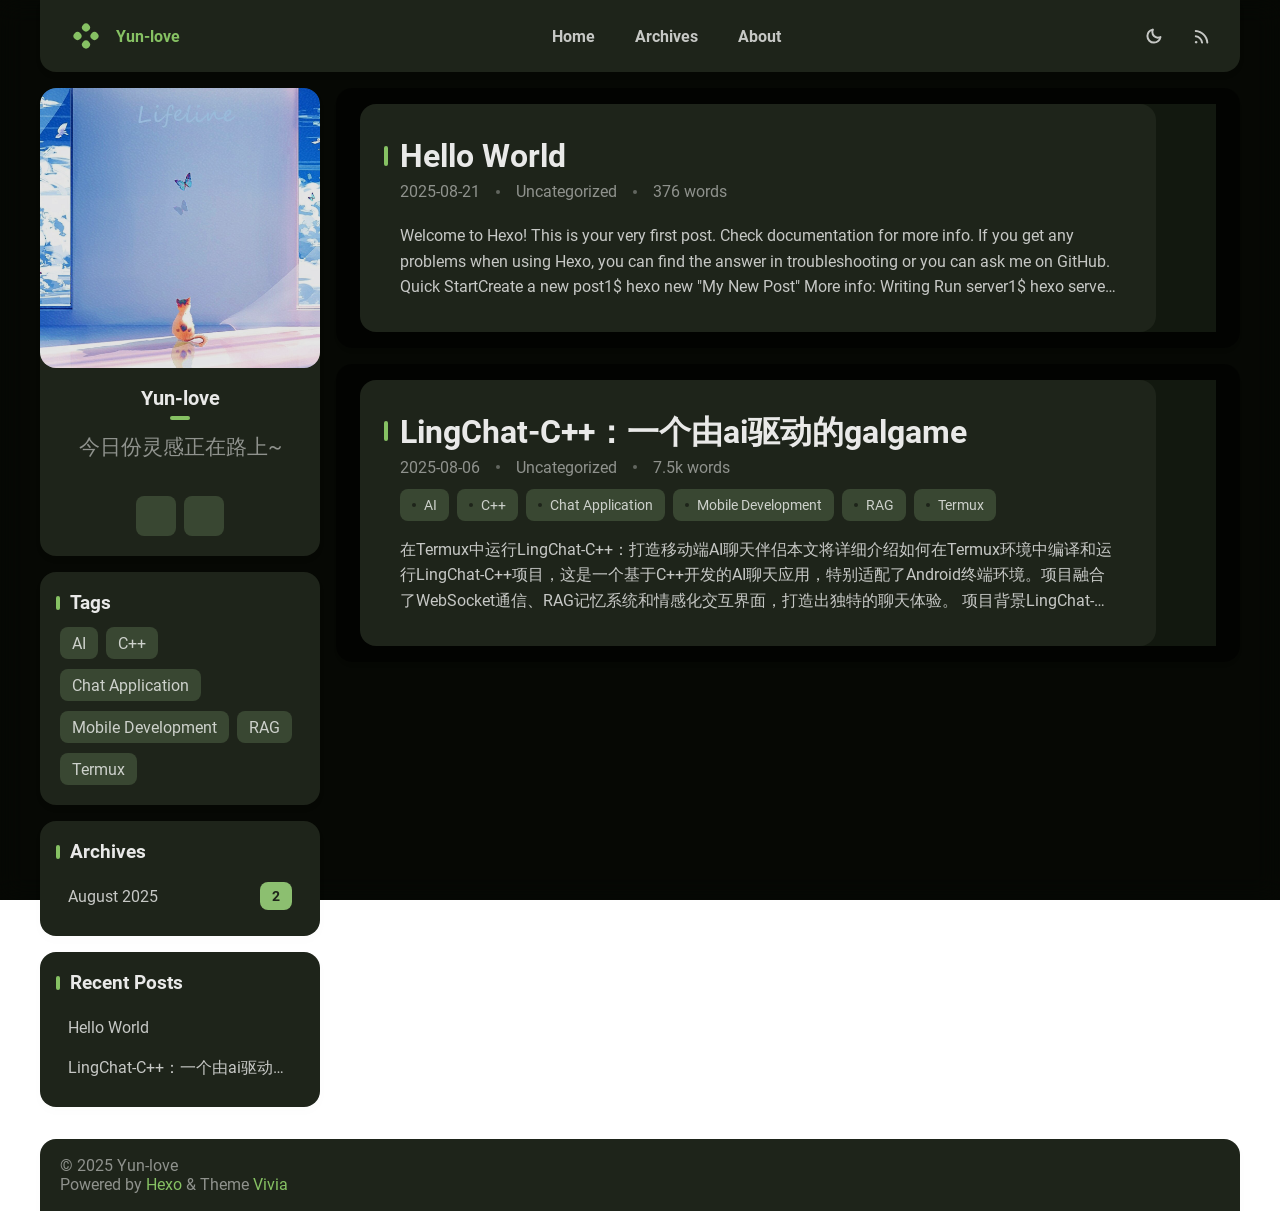
==== commit 886248d8: "Site updated: 2025-08-21 18:16:03" ====
--- a/index.html
+++ b/index.html
@@ -295,7 +295,7 @@
 
         <div class='meta-info-bar'>
           <div class="meta-info">
-  <time class="dt-published" datetime="2025-08-21T09:47:07.913Z" itemprop="datePublished">2025-08-21</time>
+  <time class="dt-published" datetime="2025-08-21T10:15:46.213Z" itemprop="datePublished">2025-08-21</time>
 </div>
           <div class="need-seperator meta-info">
             <div class="meta-cate-flex">
@@ -306,7 +306,7 @@
   
           </div>
           <div class="wordcount need-seperator meta-info">
-            367 words 
+            376 words 
           </div>
         </div>
         
@@ -327,7 +327,7 @@
 More info: Generating
 Deploy to remote sites1$ hexo deploy
 
-More info: Deployment
+More info: Deploymentthant good
 
             
           </div>
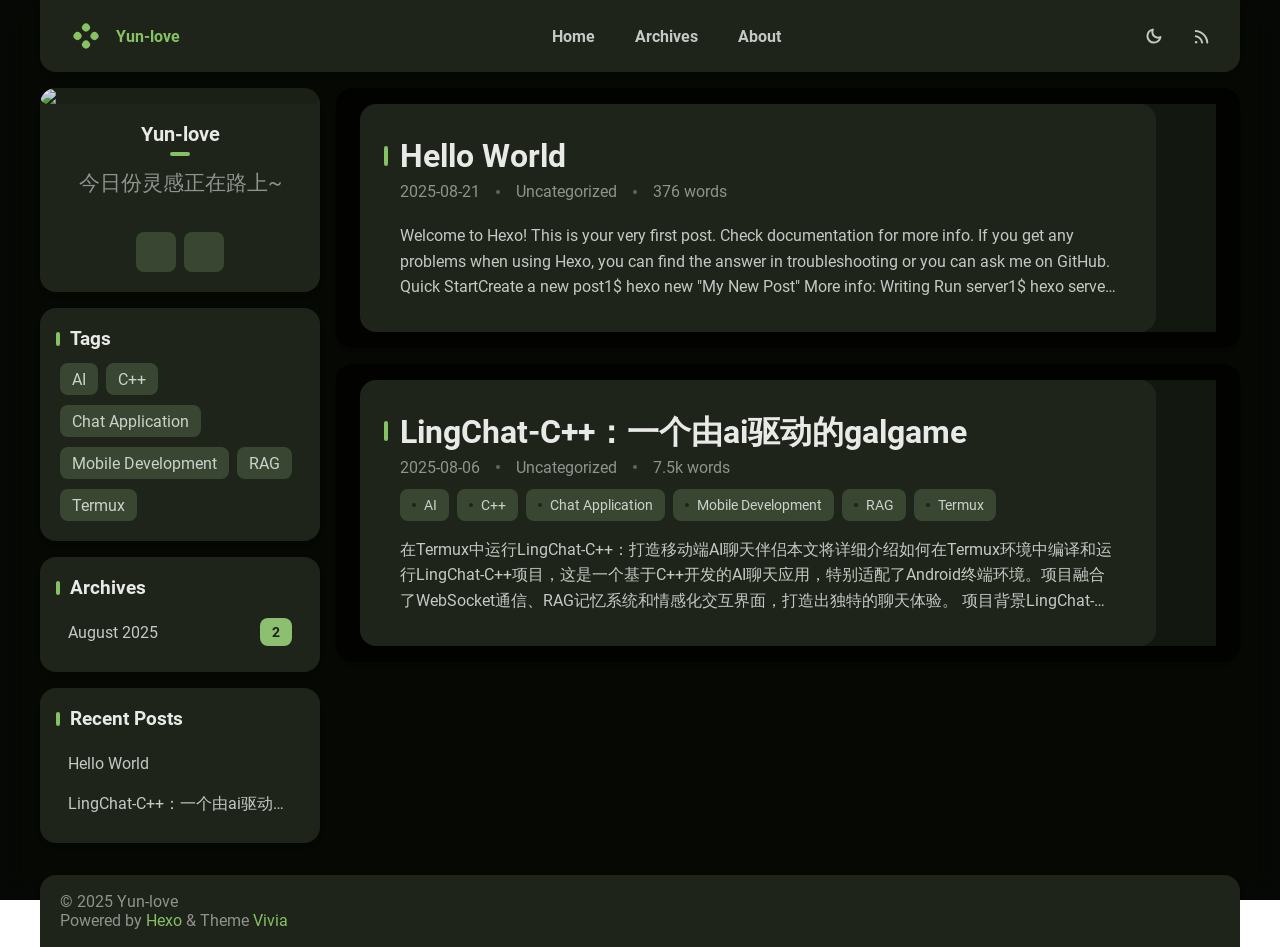
==== commit 8e8cd11f: "Site updated: 2025-08-21 18:55:47" ====
--- a/index.html
+++ b/index.html
@@ -191,7 +191,7 @@
   <div class="info-card">
     <div class="avatar">
       
-        <image src=/me.jpg></image>
+        <image src=https://pt.wenhu.dpdns.org/me.jpg></image>
       
       <div class="img-dim"></div>
     </div>
